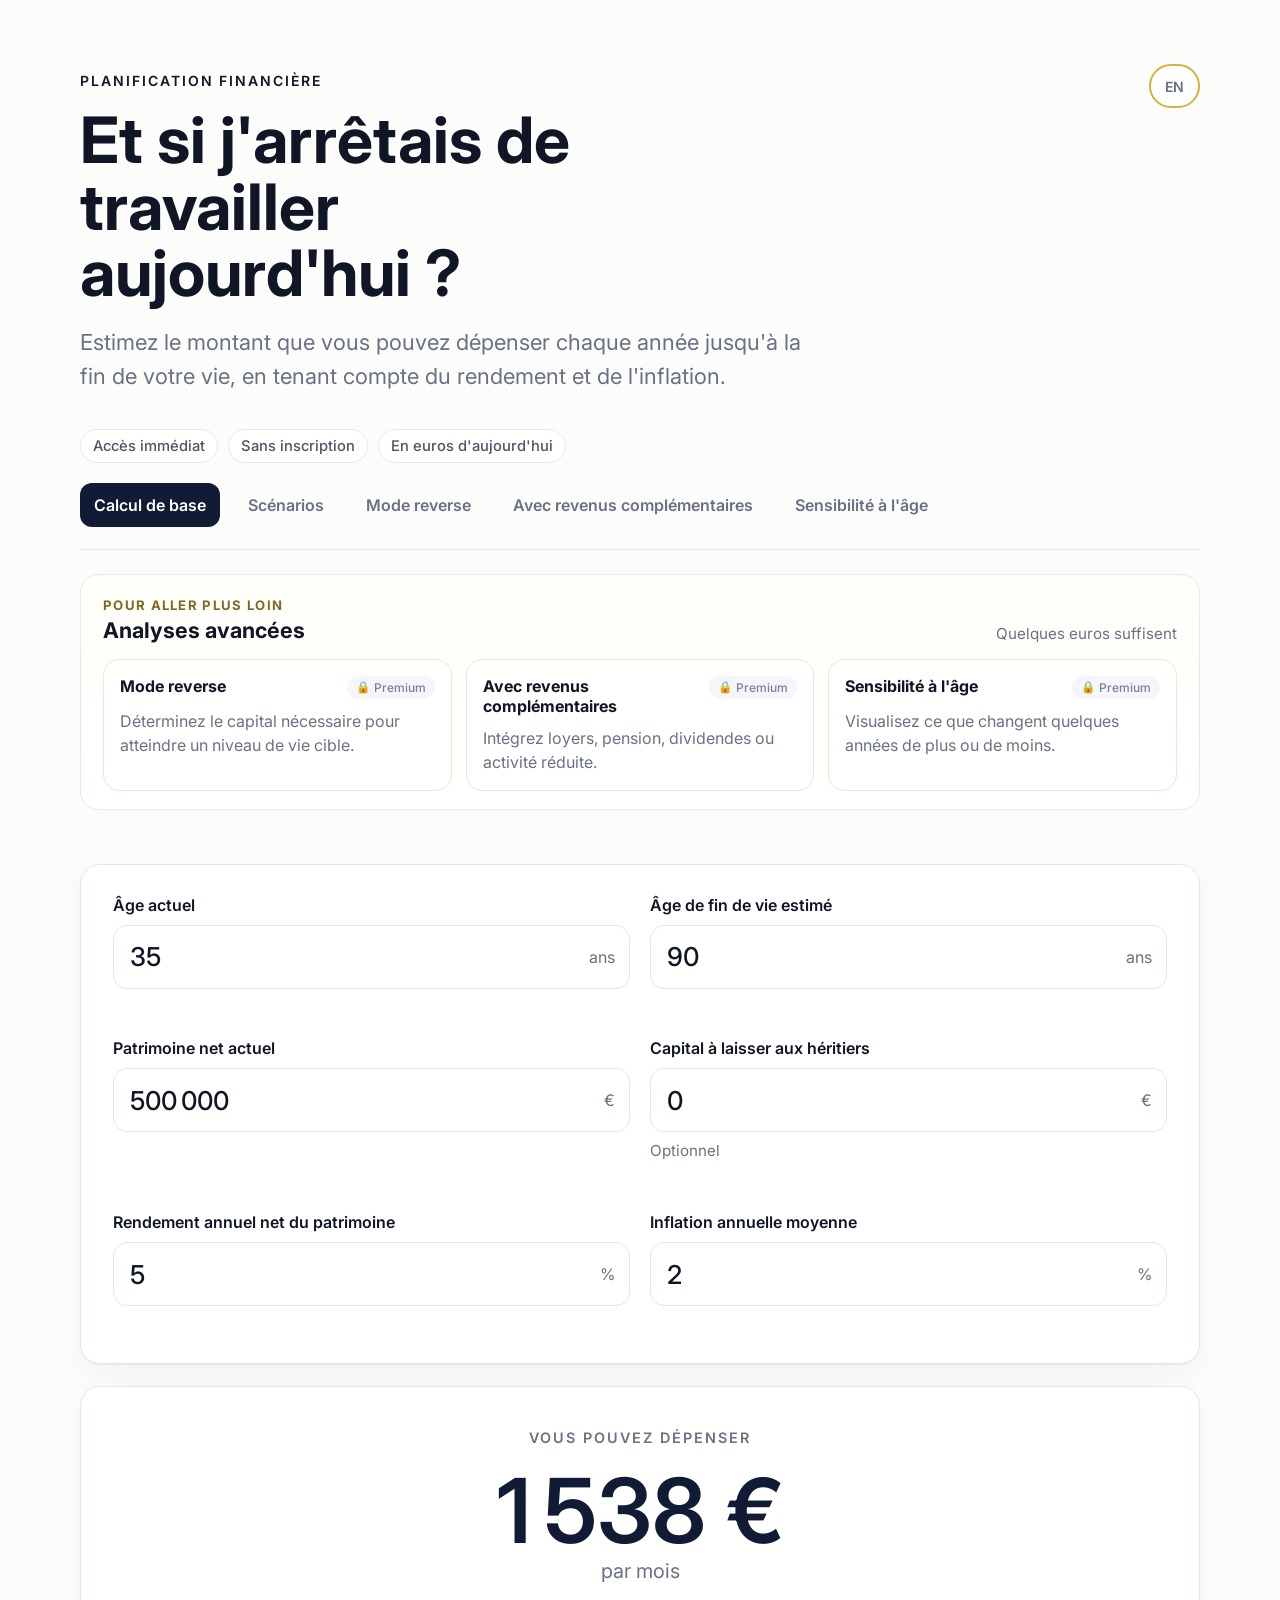
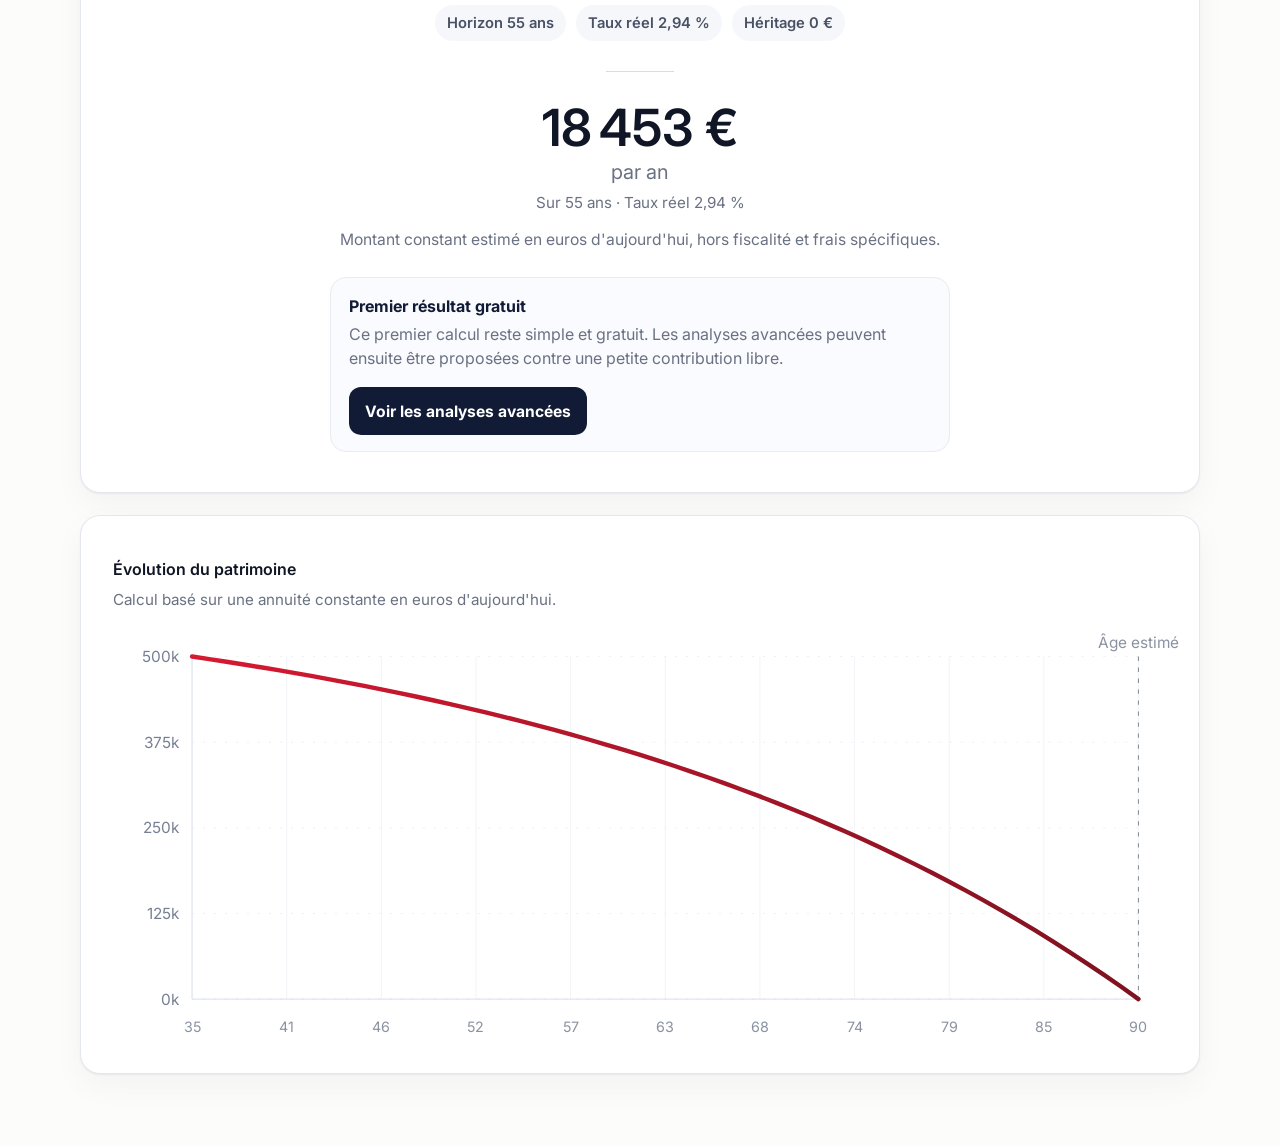
==== index.html @ 34d42d26 "Add files via upload Initial version of financial planning site" ====
<!DOCTYPE html>
<html lang="fr">
  <head>
    <meta charset="UTF-8" />
    <meta name="viewport" content="width=device-width, initial-scale=1.0" />
    <title>Et si j'arrêtais de travailler aujourd'hui ?</title>
    <meta
      name="description"
      content="Estimateur simple de dépense annuelle et mensuelle à partir de votre patrimoine, de votre horizon de vie et d'un taux réel."
    />
    <link rel="preconnect" href="https://fonts.googleapis.com" />
    <link rel="preconnect" href="https://fonts.gstatic.com" crossorigin />
    <link
      href="https://fonts.googleapis.com/css2?family=Inter:wght@400;500;600;700&display=swap"
      rel="stylesheet"
    />
    <link rel="stylesheet" href="./styles.css" />
  </head>
  <body>
    <main class="app-shell">
      <header class="hero">
        <button
          class="language-switch"
          id="language-switch"
          type="button"
          aria-label="Toggle language"
        >
          EN
        </button>

        <p class="eyebrow" data-i18n="hero.eyebrow">Planification financière</p>
        <h1 class="hero-title" data-i18n="hero.title">
          Et si j'arrêtais de travailler aujourd'hui ?
        </h1>
        <p class="hero-copy" data-i18n="hero.subtitle">
          Estimez le montant que vous pouvez dépenser chaque année jusqu'à la fin
          de votre vie, en tenant compte du rendement et de l'inflation.
        </p>

        <div class="hero-meta">
          <span class="hero-badge" data-i18n="hero.badges.instant">Accès immédiat</span>
          <span class="hero-badge" data-i18n="hero.badges.nosignup">Sans inscription</span>
          <span class="hero-badge" data-i18n="hero.badges.todayEuros">En euros d'aujourd'hui</span>
        </div>

        <div class="tabs" role="tablist" aria-label="Modes de calcul">
          <button
            class="tab-button is-active"
            type="button"
            id="tab-basic"
            data-tab="basic"
            role="tab"
            aria-selected="true"
          >
            <span data-i18n="tabs.basic">Calcul de base</span>
          </button>
          <button
            class="tab-button"
            type="button"
            id="tab-scenarios"
            data-tab="scenarios"
            role="tab"
            aria-selected="false"
          >
            <span data-i18n="tabs.scenarios">Scénarios</span>
            <span class="premium-pill premium-lock-badge" data-i18n="tabs.premium">Premium</span>
          </button>
          <button
            class="tab-button"
            type="button"
            data-tab="reverse"
            role="tab"
            aria-selected="false"
          >
            <span data-i18n="tabs.reverse">Mode reverse</span>
            <span class="premium-pill premium-lock-badge" data-i18n="tabs.premium">Premium</span>
          </button>
          <button
            class="tab-button"
            type="button"
            data-tab="income"
            role="tab"
            aria-selected="false"
          >
            <span data-i18n="tabs.extraIncome">Avec revenus complémentaires</span>
            <span class="premium-pill premium-lock-badge" data-i18n="tabs.premium">Premium</span>
          </button>
          <button
            class="tab-button"
            type="button"
            data-tab="sensitivity"
            role="tab"
            aria-selected="false"
          >
            <span data-i18n="tabs.ageSensitivity">Sensibilité à l'âge</span>
            <span class="premium-pill premium-lock-badge" data-i18n="tabs.premium">Premium</span>
          </button>
        </div>

        <section class="premium-preview" id="premium-preview" aria-labelledby="premium-title">
          <div class="premium-preview-head">
            <div>
              <p class="premium-kicker" data-i18n="premium.kicker">Pour aller plus loin</p>
              <h2 id="premium-title" data-i18n="premium.title">Analyses avancées</h2>
            </div>
            <span class="premium-caption" data-i18n="premium.caption"
              >Contribution libre possible</span
            >
          </div>

          <div class="premium-grid">
            <article class="premium-card">
              <div class="premium-card-top">
                <h3 data-i18n="tabs.reverse">Mode reverse</h3>
                <span class="premium-pill" data-i18n="tabs.premium">Premium</span>
              </div>
              <p data-i18n="premium.items.reverse">
                Déterminez le capital nécessaire pour atteindre un niveau de vie cible.
              </p>
            </article>

            <article class="premium-card">
              <div class="premium-card-top">
                <h3 data-i18n="tabs.extraIncome">Avec revenus complémentaires</h3>
                <span class="premium-pill" data-i18n="tabs.premium">Premium</span>
              </div>
              <p data-i18n="premium.items.extraIncome">
                Intégrez loyers, pension, dividendes ou activité réduite.
              </p>
            </article>

            <article class="premium-card">
              <div class="premium-card-top">
                <h3 data-i18n="tabs.ageSensitivity">Sensibilité à l'âge</h3>
                <span class="premium-pill" data-i18n="tabs.premium">Premium</span>
              </div>
              <p data-i18n="premium.items.ageSensitivity">
                Visualisez ce que changent quelques années de plus ou de moins.
              </p>
            </article>
          </div>
        </section>
      </header>

      <section class="panel panel-form" data-panel="basic">
        <form id="planner-form" novalidate>
          <div class="form-grid">
            <div class="field">
              <label for="current-age" data-i18n="fields.currentAge.label">Âge actuel</label>
              <div class="input-shell">
                <input
                  id="current-age"
                  name="currentAge"
                  type="number"
                  inputmode="numeric"
                  min="18"
                  max="110"
                  step="1"
                  value="35"
                  aria-describedby="current-age-error"
                />
                <span class="input-suffix" data-i18n="fields.currentAge.suffix">ans</span>
              </div>
              <p class="error-message" id="current-age-error"></p>
            </div>

            <div class="field">
              <label for="end-age" data-i18n="fields.endAge.label"
                >Âge de fin de vie estimé</label
              >
              <div class="input-shell">
                <input
                  id="end-age"
                  name="endAge"
                  type="number"
                  inputmode="numeric"
                  min="19"
                  max="120"
                  step="1"
                  value="90"
                  aria-describedby="end-age-error"
                />
                <span class="input-suffix" data-i18n="fields.endAge.suffix">ans</span>
              </div>
              <p class="error-message" id="end-age-error"></p>
            </div>

            <div class="field">
              <label for="net-worth" data-i18n="fields.netWorth.label"
                >Patrimoine net actuel</label
              >
              <div class="input-shell">
                <input
                  id="net-worth"
                  name="netWorth"
                  type="text"
                  inputmode="numeric"
                  value="500 000"
                  aria-describedby="net-worth-error"
                />
                <span class="input-suffix">€</span>
              </div>
              <p class="error-message" id="net-worth-error"></p>
            </div>

            <div class="field">
              <label for="bequest" data-i18n="fields.bequest.label"
                >Capital à laisser aux héritiers</label
              >
              <div class="input-shell">
                <input
                  id="bequest"
                  name="bequest"
                  type="text"
                  inputmode="numeric"
                  value="0"
                  aria-describedby="bequest-help bequest-error"
                />
                <span class="input-suffix">€</span>
              </div>
              <p class="field-help" id="bequest-help" data-i18n="fields.bequest.help">
                Optionnel
              </p>
              <p class="error-message" id="bequest-error"></p>
            </div>

            <div class="field">
              <label for="return-rate" data-i18n="fields.returnRate.label"
                >Rendement annuel net du patrimoine</label
              >
              <div class="input-shell">
                <input
                  id="return-rate"
                  name="returnRate"
                  type="number"
                  inputmode="decimal"
                  min="-20"
                  max="30"
                  step="0.1"
                  value="5"
                  aria-describedby="return-rate-error"
                />
                <span class="input-suffix">%</span>
              </div>
              <p class="error-message" id="return-rate-error"></p>
            </div>

            <div class="field">
              <label for="inflation-rate" data-i18n="fields.inflation.label"
                >Inflation annuelle moyenne</label
              >
              <div class="input-shell">
                <input
                  id="inflation-rate"
                  name="inflationRate"
                  type="number"
                  inputmode="decimal"
                  min="-10"
                  max="20"
                  step="0.1"
                  value="2"
                  aria-describedby="inflation-rate-error"
                />
                <span class="input-suffix">%</span>
              </div>
              <p class="error-message" id="inflation-rate-error"></p>
            </div>
          </div>
        </form>
      </section>

      <section class="panel panel-unlock hidden" data-panel="unlock" id="payment-section">
        <div class="unlock-header">
          <div>
            <p class="premium-kicker" data-i18n="unlock.kicker">Débloquer l'analyse avancée</p>
            <h2 data-i18n="unlock.title">Aller plus loin que le calcul de base</h2>
            <p data-i18n="unlock.subtitle">
              Pour quelques euros, l'internaute obtient une vision plus utile pour
              décider sereinement.
            </p>
          </div>
          <div class="unlock-trust">
            <span class="unlock-trust-pill" data-i18n="unlock.trust.instant">Accès immédiat</span>
            <span class="unlock-trust-pill" data-i18n="unlock.trust.onetime">Paiement unique</span>
            <span class="unlock-trust-pill" data-i18n="unlock.trust.nosub">Pas d'abonnement</span>
          </div>
        </div>

        <div class="beta-banner hidden" id="beta-banner">
          <strong data-i18n="beta.bannerTitle">Mode bêta actif.</strong>
          <span data-i18n="beta.bannerCopy"
            >Les options premium sont actuellement accessibles gratuitement pour les
            tests.</span
          >
          <button class="beta-banner-button" id="beta-unlock-button" type="button" data-i18n="beta.bannerCta">
            Ouvrir les analyses premium
          </button>
        </div>

        <div class="unlock-preview-grid">
          <article class="unlock-preview-card">
            <h3 data-i18n="unlock.preview.scenarios.title">Scénarios personnalisés</h3>
            <p data-i18n="unlock.preview.scenarios.copy">
              Voir immédiatement l'effet d'une inflation plus haute ou d'une vie
              plus longue.
            </p>
          </article>
          <article class="unlock-preview-card">
            <h3 data-i18n="unlock.preview.income.title">Revenus complémentaires</h3>
            <p data-i18n="unlock.preview.income.copy">
              Ajouter pension, loyers, dividendes ou activité réduite.
            </p>
          </article>
          <article class="unlock-preview-card">
            <h3 data-i18n="unlock.preview.reverse.title">Capital cible</h3>
            <p data-i18n="unlock.preview.reverse.copy">
              Partir d'un niveau de vie souhaité pour remonter au patrimoine
              nécessaire.
            </p>
          </article>
        </div>

        <div class="pricing-grid">
          <article class="price-card">
            <p class="price-label" data-i18n="pricing.light.label">Découverte</p>
            <p class="price-amount">3 €</p>
            <p class="price-copy" data-i18n="pricing.light.copy">
              Idéal pour explorer les scénarios avancés une première fois.
            </p>
            <button class="price-button" type="button" data-payment-tier="light">
              <span data-i18n="pricing.light.cta">Débloquer pour 3 €</span>
            </button>
          </article>

          <article class="price-card price-card-featured">
            <p class="price-label" data-i18n="pricing.standard.label">Le plus simple</p>
            <p class="price-amount">5 €</p>
            <p class="price-copy" data-i18n="pricing.standard.copy">
              Le montant le plus naturel pour remercier l'outil et tout débloquer.
            </p>
            <button class="price-button" type="button" data-payment-tier="standard">
              <span data-i18n="pricing.standard.cta">Contribuer 5 €</span>
            </button>
          </article>

          <article class="price-card">
            <p class="price-label" data-i18n="pricing.generous.label">Soutien</p>
            <p class="price-amount">9 €</p>
            <p class="price-copy" data-i18n="pricing.generous.copy">
              Pour les utilisateurs qui veulent encourager le projet davantage.
            </p>
            <button class="price-button" type="button" data-payment-tier="generous">
              <span data-i18n="pricing.generous.cta">Soutenir à 9 €</span>
            </button>
          </article>
        </div>

        <p class="payment-note" data-i18n="pricing.note">
          Ces boutons sont prêts à être reliés à Stripe, Lemon Squeezy, Paddle ou
          Ko-fi.
        </p>
        <div class="promo-box">
          <label class="promo-label" for="promo-code" data-i18n="promo.label">Code d'accès bêta</label>
          <div class="promo-row">
            <input
              class="promo-input"
              id="promo-code"
              type="text"
              inputmode="text"
              autocomplete="off"
              spellcheck="false"
              placeholder="GRATUIT"
            />
            <button class="promo-button" id="promo-submit" type="button" data-i18n="promo.cta">
              Valider
            </button>
          </div>
          <p class="promo-help" data-i18n="promo.help">
            Pour les premières versions, vous pouvez débloquer gratuitement les
            options premium avec le code GRATUIT.
          </p>
        </div>
        <p class="payment-status" id="payment-status" aria-live="polite"></p>
      </section>

      <section class="panel panel-premium hidden" data-panel="scenarios">
        <div class="panel-head">
          <div>
            <p class="panel-kicker" data-i18n="scenario.kicker">Analyse premium</p>
            <h2 data-i18n="scenario.title">Scénarios</h2>
            <p data-i18n="scenario.subtitle">
              Comparez l'impact d'une inflation plus forte ou d'une espérance de
              vie plus longue en conservant votre rendement inchangé.
            </p>
          </div>
        </div>
        <div class="scenario-grid" id="scenario-grid"></div>
      </section>

      <section class="panel panel-premium hidden" data-panel="reverse">
        <div class="panel-head">
          <div>
            <p class="panel-kicker" data-i18n="reverse.kicker">Analyse premium</p>
            <h2 data-i18n="reverse.title">Mode reverse</h2>
            <p data-i18n="reverse.subtitle">
              Partez d'un niveau de dépense mensuel cible pour estimer le
              patrimoine net nécessaire.
            </p>
          </div>
        </div>
        <div class="premium-tool-grid">
          <div class="field">
            <label for="target-monthly" data-i18n="reverse.input">Dépense mensuelle visée</label>
            <div class="input-shell">
              <input id="target-monthly" type="text" inputmode="numeric" value="2 000" />
              <span class="input-suffix">€</span>
            </div>
          </div>
          <div class="premium-summary-card">
            <p class="premium-summary-label" data-i18n="reverse.output">Patrimoine estimé nécessaire</p>
            <p class="premium-summary-value" id="reverse-required-capital">—</p>
            <p class="premium-summary-note" id="reverse-summary-note"></p>
          </div>
        </div>
      </section>

      <section class="panel panel-premium hidden" data-panel="income">
        <div class="panel-head">
          <div>
            <p class="panel-kicker" data-i18n="income.kicker">Analyse premium</p>
            <h2 data-i18n="income.title">Avec revenus complémentaires</h2>
            <p data-i18n="income.subtitle">
              Ajoutez des revenus externes pour voir votre marge de dépense totale.
            </p>
          </div>
        </div>
        <div class="premium-tool-grid">
          <div class="field">
            <label for="extra-income" data-i18n="income.input">Revenus complémentaires mensuels</label>
            <div class="input-shell">
              <input id="extra-income" type="text" inputmode="numeric" value="500" />
              <span class="input-suffix">€</span>
            </div>
          </div>
          <div class="premium-summary-card">
            <p class="premium-summary-label" data-i18n="income.output">Dépense mensuelle totale possible</p>
            <p class="premium-summary-value" id="income-total-monthly">—</p>
            <p class="premium-summary-note" id="income-summary-note"></p>
          </div>
        </div>
      </section>

      <section class="panel panel-premium hidden" data-panel="sensitivity">
        <div class="panel-head">
          <div>
            <p class="panel-kicker" data-i18n="sensitivity.kicker">Analyse premium</p>
            <h2 data-i18n="sensitivity.title">Sensibilité à l'âge</h2>
            <p data-i18n="sensitivity.subtitle">
              Visualisez rapidement l'effet d'un horizon de vie plus court ou plus long.
            </p>
          </div>
        </div>
        <div class="sensitivity-grid" id="sensitivity-grid"></div>
      </section>

      <section class="panel panel-results">
        <p class="result-label" data-i18n="results.prefix">Vous pouvez dépenser</p>
        <p class="result-primary" id="monthly-result">1 538 €</p>
        <p class="result-unit" data-i18n="results.perMonth">par mois</p>
        <div class="result-chips">
          <span class="result-chip" id="summary-years">55 ans</span>
          <span class="result-chip" id="summary-real-rate">Taux réel 2.94 %</span>
          <span class="result-chip" id="summary-bequest">Héritage 0 €</span>
        </div>
        <div class="result-divider" aria-hidden="true"></div>
        <p class="result-secondary" id="annual-result">18 453 €</p>
        <p class="result-unit" data-i18n="results.perYear">par an</p>
        <p class="result-meta" id="result-meta">Sur 55 ans · Taux réel 2.94 %</p>
        <p class="result-explainer" data-i18n="results.explainer">
          Montant constant estimé en euros d'aujourd'hui, hors fiscalité et frais
          spécifiques.
        </p>
        <div class="support-note">
          <p class="support-note-title" data-i18n="support.title">Utile ?</p>
          <p class="support-note-copy" data-i18n="support.copy">
            Les analyses avancées sont le bon endroit pour demander une petite
            contribution volontaire après ce premier résultat.
          </p>
          <button class="support-cta" id="unlock-cta" type="button" data-i18n="support.cta">
            Voir les analyses avancées
          </button>
        </div>
      </section>

      <section class="panel panel-chart">
        <div class="chart-header">
          <h2 data-i18n="chart.title">Évolution du patrimoine</h2>
          <p data-i18n="chart.note">
            Calcul basé sur une annuité constante en euros d'aujourd'hui.
          </p>
        </div>
        <svg
          id="wealth-chart"
          class="wealth-chart"
          viewBox="0 0 960 380"
          preserveAspectRatio="xMidYMid meet"
          role="img"
          aria-labelledby="chart-title chart-desc"
        >
          <title id="chart-title">Évolution du patrimoine</title>
          <desc id="chart-desc">
            Courbe de projection du patrimoine sur l'horizon de vie estimé.
          </desc>
        </svg>
      </section>
    </main>

    <script src="./site-config.js"></script>
    <script src="./script.js"></script>
  </body>
</html>
---- styles.css ----
:root {
  color-scheme: light;
  --bg: #fcfcfb;
  --surface: #ffffff;
  --surface-muted: #f6f7f9;
  --text: #101625;
  --muted: #697183;
  --line: #e4e7ee;
  --accent: #111b36;
  --accent-soft: #f5cc59;
  --danger: #cc4455;
  --shadow: 0 1px 2px rgba(16, 22, 37, 0.06), 0 12px 32px rgba(16, 22, 37, 0.04);
  font-family: "Inter", system-ui, sans-serif;
}

* {
  box-sizing: border-box;
}

html,
body {
  margin: 0;
  min-height: 100%;
  background: var(--bg);
  color: var(--text);
}

body {
  font-family: inherit;
}

button,
input {
  font: inherit;
}

.app-shell {
  width: min(1120px, calc(100vw - 32px));
  margin: 0 auto;
  padding: 64px 0 72px;
}

.hero {
  position: relative;
  padding: 8px 0 32px;
}

.language-switch {
  position: absolute;
  top: 0;
  right: 0;
  height: 44px;
  min-width: 44px;
  padding: 0 14px;
  border: 2px solid #d5b13d;
  border-radius: 999px;
  background: rgba(255, 255, 255, 0.96);
  color: #667085;
  font-size: 0.875rem;
  font-weight: 600;
  cursor: pointer;
  transition: transform 160ms ease, box-shadow 160ms ease;
}

.language-switch:hover {
  transform: translateY(-1px);
  box-shadow: 0 6px 18px rgba(213, 177, 61, 0.2);
}

.language-switch:focus-visible,
.tab-button:focus-visible,
input:focus-visible {
  outline: 3px solid rgba(213, 177, 61, 0.35);
  outline-offset: 2px;
}

.eyebrow {
  margin: 0 0 18px;
  color: #101625;
  font-size: 0.875rem;
  font-weight: 600;
  letter-spacing: 0.14em;
  text-transform: uppercase;
}

.hero-title {
  margin: 0;
  max-width: 14ch;
  font-size: clamp(2.5rem, 5vw, 4.125rem);
  line-height: 1.04;
}

.hero-copy {
  margin: 18px 0 36px;
  max-width: 740px;
  color: var(--muted);
  font-size: 1.375rem;
  line-height: 1.55;
}

.hero-meta {
  display: flex;
  flex-wrap: wrap;
  gap: 10px;
  margin-bottom: 20px;
}

.hero-badge {
  display: inline-flex;
  align-items: center;
  min-height: 34px;
  padding: 0 12px;
  border: 1px solid #e6e8ef;
  border-radius: 999px;
  background: #ffffff;
  color: #4d5567;
  font-size: 0.92rem;
  font-weight: 500;
}

.tabs {
  display: flex;
  flex-wrap: wrap;
  gap: 14px;
  padding-bottom: 22px;
  border-bottom: 1px solid var(--line);
}

.tab-button {
  display: inline-flex;
  align-items: center;
  gap: 8px;
  min-height: 44px;
  padding: 0 14px;
  border: 0;
  border-radius: 12px;
  background: transparent;
  color: var(--muted);
  font-size: 1rem;
  font-weight: 600;
  cursor: pointer;
  transition: background 160ms ease, color 160ms ease;
}

.tab-button:hover:not(:disabled) {
  background: rgba(17, 27, 54, 0.06);
  color: var(--text);
}

.tab-button.is-active {
  background: var(--accent);
  color: #fff;
}

.tab-button.is-locked {
  cursor: not-allowed;
  opacity: 1;
}

.premium-pill {
  display: inline-flex;
  align-items: center;
  gap: 4px;
  padding: 4px 9px;
  border-radius: 999px;
  background: #f4f6fb;
  color: #7a8191;
  font-size: 0.75rem;
  font-weight: 500;
}

.premium-pill::before {
  content: "🔒";
  font-size: 0.72rem;
}

.tab-button.is-unlocked .premium-lock-badge,
.hidden {
  display: none;
}

.premium-preview {
  margin-top: 24px;
  padding: 22px 22px 18px;
  border: 1px solid #e6e8ef;
  border-radius: 18px;
  background: linear-gradient(180deg, #fffef9 0%, #ffffff 100%);
}

.premium-preview-head {
  display: flex;
  justify-content: space-between;
  gap: 16px;
  align-items: end;
  margin-bottom: 16px;
}

.premium-kicker {
  margin: 0 0 4px;
  color: #7f6a22;
  font-size: 0.82rem;
  font-weight: 700;
  letter-spacing: 0.1em;
  text-transform: uppercase;
}

.premium-preview-head h2 {
  margin: 0;
  font-size: 1.35rem;
}

.premium-caption {
  color: var(--muted);
  font-size: 0.95rem;
}

.premium-grid {
  display: grid;
  grid-template-columns: repeat(3, minmax(0, 1fr));
  gap: 14px;
}

.premium-card {
  padding: 16px;
  border: 1px solid #ece8d5;
  border-radius: 16px;
  background: rgba(255, 255, 255, 0.88);
}

.premium-card-top {
  display: flex;
  justify-content: space-between;
  gap: 10px;
  align-items: start;
  margin-bottom: 10px;
}

.premium-card h3 {
  margin: 0;
  font-size: 1rem;
}

.premium-card p {
  margin: 0;
  color: var(--muted);
  line-height: 1.5;
}

.panel {
  margin-top: 22px;
  border: 1px solid var(--line);
  border-radius: 20px;
  background: var(--surface);
  box-shadow: var(--shadow);
}

.panel-form {
  padding: 30px 32px;
}

.form-grid {
  display: grid;
  grid-template-columns: repeat(2, minmax(0, 1fr));
  gap: 22px 20px;
}

.field {
  min-width: 0;
}

.field label,
.scenario-header h2,
.chart-header h2 {
  display: block;
  margin-bottom: 10px;
  font-size: 1rem;
  font-weight: 600;
}

.input-shell {
  display: flex;
  align-items: center;
  height: 64px;
  padding: 0 14px;
  border: 1px solid var(--line);
  border-radius: 14px;
  background: var(--surface);
  transition: border-color 160ms ease, box-shadow 160ms ease;
}

.input-shell:focus-within {
  border-color: rgba(17, 27, 54, 0.3);
  box-shadow: 0 0 0 3px rgba(17, 27, 54, 0.08);
}

.input-shell-disabled {
  background: #f3f5f9;
  color: #8f97a7;
}

.input-shell input {
  width: 100%;
  height: 100%;
  border: 0;
  background: transparent;
  color: var(--text);
  font-size: 1.625rem;
  font-weight: 500;
  min-width: 0;
}

.input-shell-disabled input {
  color: #8f97a7;
  cursor: not-allowed;
}

.input-shell input:focus {
  outline: none;
}

.input-shell input::-webkit-outer-spin-button,
.input-shell input::-webkit-inner-spin-button {
  -webkit-appearance: none;
  margin: 0;
}

.input-shell input[type="number"] {
  -moz-appearance: textfield;
}

.input-suffix {
  color: var(--muted);
  font-size: 1rem;
  white-space: nowrap;
}

.field-help,
.scenario-header p,
.chart-header p,
.result-meta {
  margin: 8px 0 0;
  color: var(--muted);
  font-size: 0.95rem;
  line-height: 1.5;
}

.error-message {
  min-height: 1.2rem;
  margin: 8px 0 0;
  color: var(--danger);
  font-size: 0.9rem;
}

.has-error .input-shell {
  border-color: rgba(204, 68, 85, 0.55);
  box-shadow: 0 0 0 3px rgba(204, 68, 85, 0.08);
}

.panel-results {
  padding: 42px 24px 40px;
  text-align: center;
}

.panel-unlock {
  padding: 28px 30px 30px;
}

.panel-premium {
  padding: 28px 30px 30px;
}

.panel-head {
  margin-bottom: 22px;
}

.panel-kicker {
  margin: 0 0 6px;
  color: #7f6a22;
  font-size: 0.82rem;
  font-weight: 700;
  letter-spacing: 0.1em;
  text-transform: uppercase;
}

.unlock-header {
  display: flex;
  justify-content: space-between;
  gap: 20px;
  align-items: end;
}

.unlock-header h2 {
  margin: 0 0 10px;
  font-size: 1.6rem;
}

.unlock-header p:last-child {
  margin: 0;
}

.unlock-trust {
  display: flex;
  flex-wrap: wrap;
  justify-content: end;
  gap: 10px;
}

.unlock-trust-pill {
  display: inline-flex;
  align-items: center;
  min-height: 34px;
  padding: 0 12px;
  border-radius: 999px;
  background: #f5f7fb;
  color: #4c5567;
  font-size: 0.9rem;
  font-weight: 600;
}

.unlock-preview-grid,
.pricing-grid {
  display: grid;
  grid-template-columns: repeat(3, minmax(0, 1fr));
  gap: 16px;
}

.unlock-preview-grid {
  margin-top: 22px;
}

.unlock-preview-card {
  padding: 18px;
  border: 1px solid #e7ebf3;
  border-radius: 16px;
  background: #fbfcff;
}

.unlock-preview-card h3 {
  margin: 0 0 10px;
  font-size: 1.06rem;
}

.beta-banner {
  display: flex;
  align-items: center;
  justify-content: space-between;
  gap: 14px;
  margin-top: 18px;
  padding: 16px 18px;
  border: 1px solid #dde6f5;
  border-radius: 16px;
  background: #f7faff;
  color: #41506a;
  line-height: 1.5;
}

.beta-banner strong {
  color: var(--accent);
}

.beta-banner-button,
.promo-button {
  display: inline-flex;
  justify-content: center;
  align-items: center;
  min-height: 42px;
  padding: 0 14px;
  border: 0;
  border-radius: 12px;
  background: var(--accent);
  color: #fff;
  font-size: 0.94rem;
  font-weight: 700;
  cursor: pointer;
}

.unlock-preview-card p,
.price-copy,
.payment-note,
.payment-status {
  margin: 0;
  color: var(--muted);
  line-height: 1.55;
}

.pricing-grid {
  margin-top: 22px;
}

.price-card {
  display: flex;
  flex-direction: column;
  min-height: 100%;
  padding: 20px 18px 18px;
  border: 1px solid #e6e8ef;
  border-radius: 18px;
  background: #ffffff;
}

.price-card-featured {
  border-color: #d8b64a;
  box-shadow: 0 10px 24px rgba(216, 182, 74, 0.14);
}

.price-label {
  margin: 0 0 10px;
  color: #7b6640;
  font-size: 0.86rem;
  font-weight: 700;
  letter-spacing: 0.08em;
  text-transform: uppercase;
}

.price-amount {
  margin: 0;
  color: var(--accent);
  font-size: 2.4rem;
  font-weight: 700;
  line-height: 1;
}

.price-copy {
  margin-top: 12px;
  font-size: 0.98rem;
}

.price-button,
.support-cta {
  display: inline-flex;
  justify-content: center;
  align-items: center;
  min-height: 48px;
  padding: 0 16px;
  border: 0;
  border-radius: 12px;
  background: var(--accent);
  color: #ffffff;
  font-size: 0.98rem;
  font-weight: 700;
  cursor: pointer;
  transition: transform 160ms ease, box-shadow 160ms ease, opacity 160ms ease;
}

.price-button {
  margin-top: auto;
}

.price-button:hover,
.support-cta:hover {
  transform: translateY(-1px);
  box-shadow: 0 10px 18px rgba(17, 27, 54, 0.16);
}

.payment-note {
  margin-top: 16px;
  font-size: 0.94rem;
}

.promo-box {
  margin-top: 18px;
  padding: 18px;
  border: 1px solid #e6e8ef;
  border-radius: 16px;
  background: #fbfcff;
}

.promo-label {
  display: block;
  margin-bottom: 10px;
  font-weight: 600;
}

.promo-row {
  display: flex;
  gap: 10px;
}

.promo-input {
  flex: 1;
  min-height: 48px;
  padding: 0 14px;
  border: 1px solid var(--line);
  border-radius: 12px;
  background: #fff;
  color: var(--text);
  font-size: 1rem;
  font-weight: 500;
}

.promo-help {
  margin: 10px 0 0;
  color: var(--muted);
  line-height: 1.5;
}

.payment-status {
  min-height: 1.5rem;
  margin-top: 8px;
  font-size: 0.94rem;
  color: #7b6640;
}

.premium-tool-grid {
  display: grid;
  grid-template-columns: minmax(0, 1.1fr) minmax(280px, 0.9fr);
  gap: 18px;
  align-items: start;
}

.premium-summary-card {
  padding: 22px;
  border: 1px solid #e7ebf3;
  border-radius: 18px;
  background: linear-gradient(180deg, #ffffff 0%, #fbfcff 100%);
}

.premium-summary-label {
  margin: 0 0 10px;
  color: var(--muted);
  font-size: 0.9rem;
  font-weight: 700;
  letter-spacing: 0.08em;
  text-transform: uppercase;
}

.premium-summary-value {
  margin: 0;
  color: var(--accent);
  font-size: clamp(2.2rem, 6vw, 3.4rem);
  font-weight: 700;
  line-height: 1;
}

.premium-summary-note {
  margin: 12px 0 0;
  color: var(--muted);
  line-height: 1.5;
}

.result-label {
  margin: 0;
  color: var(--muted);
  font-size: 0.9rem;
  font-weight: 600;
  letter-spacing: 0.14em;
  text-transform: uppercase;
}

.result-primary {
  margin: 22px 0 6px;
  color: var(--accent);
  font-size: clamp(3.6rem, 10vw, 5.6rem);
  line-height: 0.95;
  font-weight: 600;
}

.result-secondary {
  margin: 0 0 6px;
  color: var(--text);
  font-size: clamp(2rem, 5vw, 3.2rem);
  line-height: 1;
  font-weight: 600;
}

.result-unit {
  margin: 0;
  color: var(--muted);
  font-size: 1.25rem;
}

.result-chips {
  display: flex;
  flex-wrap: wrap;
  justify-content: center;
  gap: 10px;
  margin: 22px auto 0;
}

.result-chip {
  display: inline-flex;
  align-items: center;
  min-height: 36px;
  padding: 0 12px;
  border-radius: 999px;
  background: #f5f7fb;
  color: #495164;
  font-size: 0.92rem;
  font-weight: 600;
}

.result-divider {
  width: 68px;
  height: 1px;
  margin: 30px auto 30px;
  background: #d8dde8;
}

.panel-chart {
  padding: 30px 32px 28px;
}

.chart-header {
  margin-bottom: 16px;
}

.result-explainer {
  max-width: 640px;
  margin: 14px auto 0;
  color: var(--muted);
  font-size: 0.98rem;
  line-height: 1.55;
}

.support-note {
  width: min(620px, 100%);
  margin: 24px auto 0;
  padding: 18px 18px 16px;
  border: 1px solid #e9ebf1;
  border-radius: 16px;
  background: #fafbfe;
  text-align: left;
}

.support-note-title {
  margin: 0 0 6px;
  color: var(--accent);
  font-size: 1rem;
  font-weight: 700;
}

.support-note-copy {
  margin: 0;
  color: var(--muted);
  line-height: 1.55;
}

.support-cta {
  margin-top: 16px;
}

.wealth-chart {
  display: block;
  width: 100%;
  aspect-ratio: 960 / 380;
  overflow: visible;
}

.scenario-grid,
.sensitivity-grid {
  display: grid;
  grid-template-columns: repeat(3, minmax(0, 1fr));
  gap: 16px;
  margin-top: 28px;
}

.scenario-card {
  border: 1px solid var(--line);
  border-radius: 16px;
  background: linear-gradient(180deg, #ffffff 0%, #fafbff 100%);
  padding: 18px;
}

.scenario-card h3 {
  margin: 0 0 8px;
  font-size: 1rem;
}

.scenario-card p {
  margin: 0;
  color: var(--muted);
  line-height: 1.45;
}

.scenario-value {
  margin: 16px 0 4px;
  color: var(--accent);
  font-size: 2rem;
  font-weight: 600;
}

.scenario-delta {
  margin-top: 14px;
  font-size: 0.92rem;
  font-weight: 600;
}

.scenario-delta.is-negative {
  color: var(--danger);
}

.scenario-delta.is-positive {
  color: #20705f;
}

.sensitivity-card {
  padding: 18px;
  border: 1px solid #e7ebf3;
  border-radius: 16px;
  background: linear-gradient(180deg, #ffffff 0%, #fbfcff 100%);
}

.sensitivity-card h3 {
  margin: 0 0 8px;
  font-size: 1rem;
}

.sensitivity-card-value {
  margin: 14px 0 4px;
  color: var(--accent);
  font-size: 2rem;
  font-weight: 700;
}

.page-fade {
  animation: page-fade 220ms ease;
}

@keyframes page-fade {
  from {
    opacity: 0;
    transform: translateY(4px);
  }

  to {
    opacity: 1;
    transform: translateY(0);
  }
}

@media (max-width: 860px) {
  .app-shell {
    width: min(100vw - 20px, 1120px);
    padding-top: 28px;
  }

  .hero {
    padding-top: 44px;
  }

  .hero-title {
    font-size: clamp(2.3rem, 8vw, 3.5rem);
  }

  .hero-copy {
    font-size: 1.06rem;
    margin-bottom: 28px;
  }

  .premium-preview-head,
  .premium-card-top,
  .unlock-header,
  .beta-banner {
    flex-direction: column;
    align-items: start;
  }

  .form-grid,
  .scenario-grid,
  .premium-grid,
  .unlock-preview-grid,
  .pricing-grid,
  .sensitivity-grid,
  .premium-tool-grid {
    grid-template-columns: 1fr;
  }

  .promo-row {
    flex-direction: column;
  }

  .panel-form,
  .panel-chart,
  .panel-unlock,
  .panel-premium {
    padding: 22px 18px;
  }

  .panel-results {
    padding: 28px 18px;
  }

  .input-shell {
    height: 58px;
  }

  .input-shell input {
    font-size: 1.3rem;
  }

  .result-primary {
    font-size: clamp(3rem, 16vw, 4.2rem);
  }

  .result-secondary {
    font-size: clamp(1.8rem, 9vw, 2.5rem);
  }
}
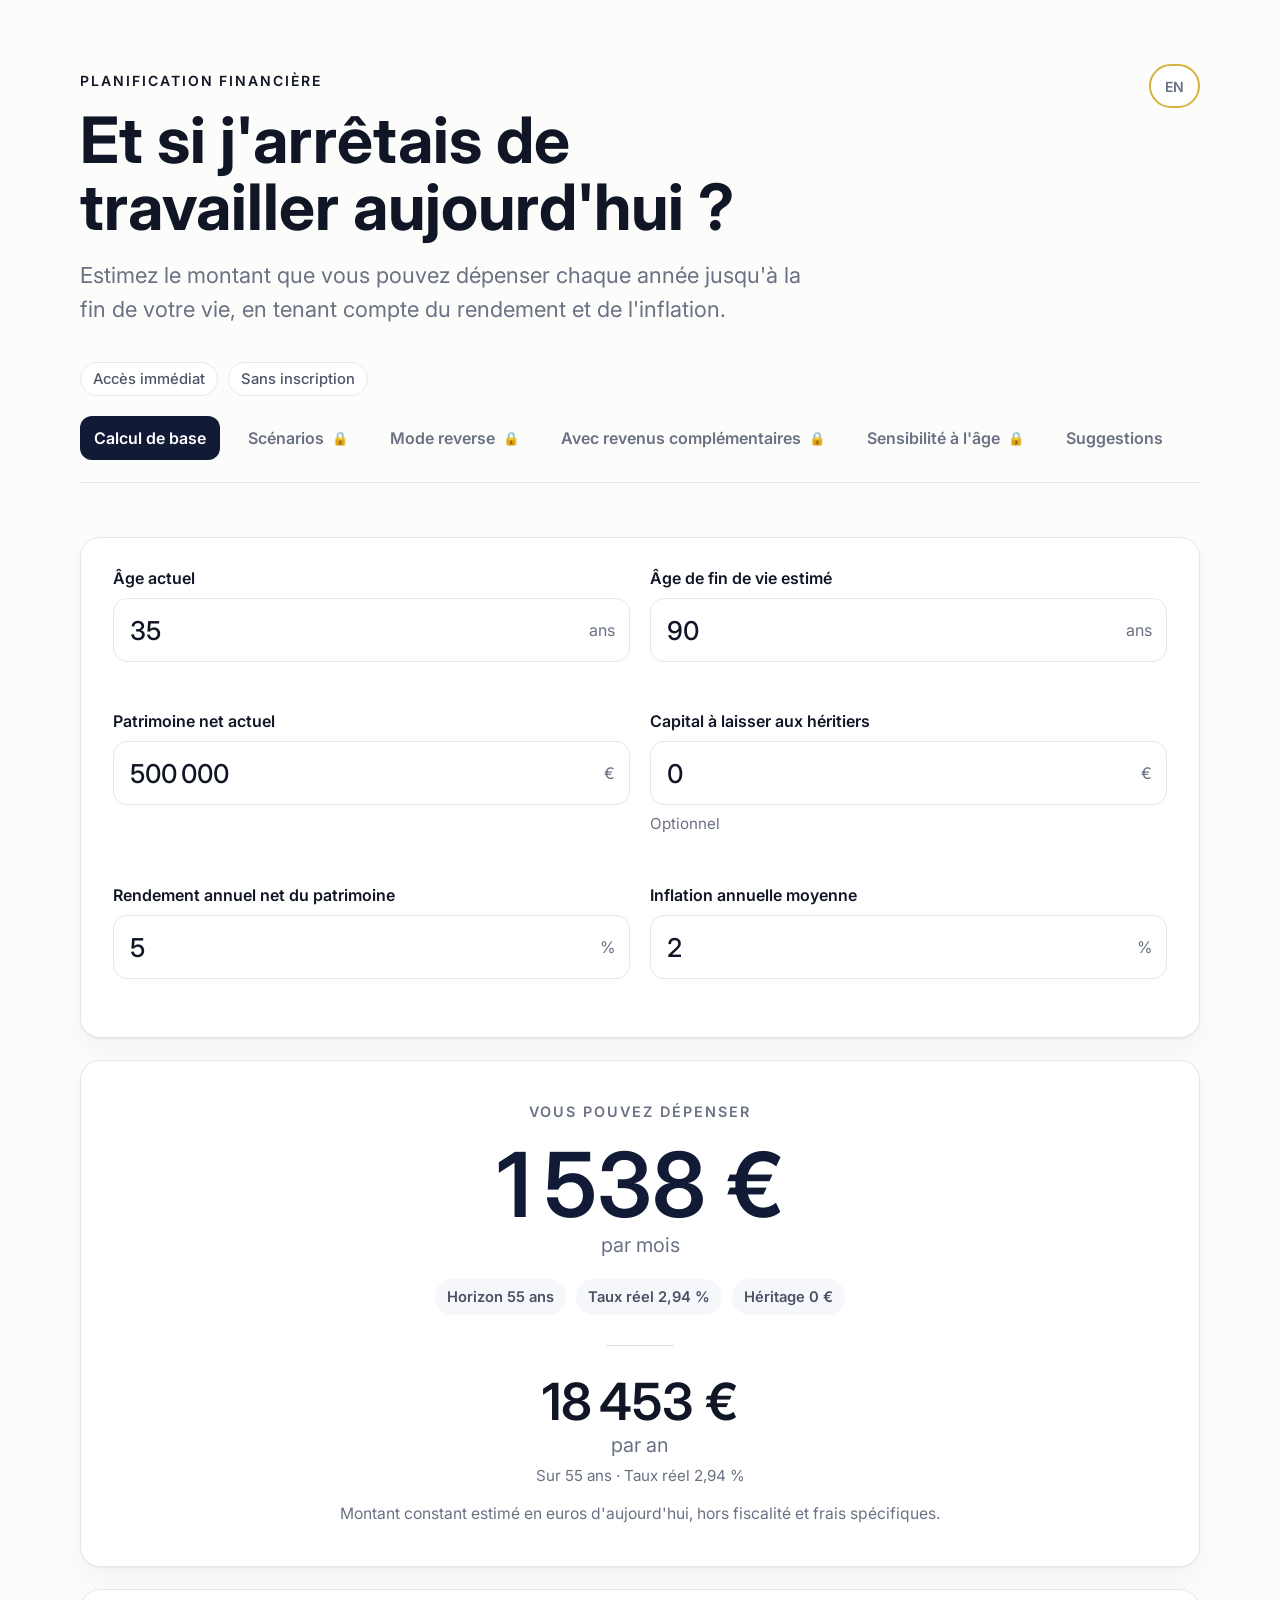
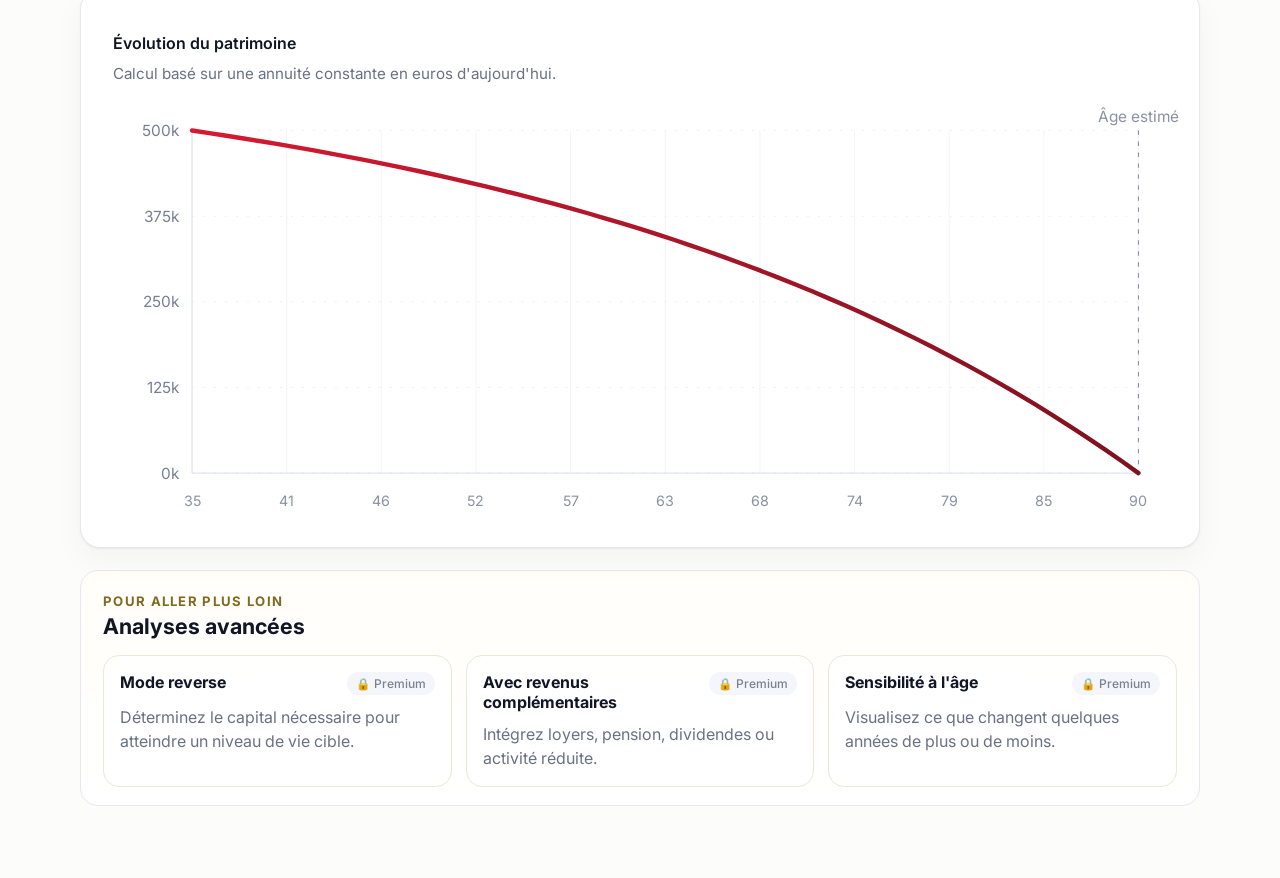
==== commit 0ace03ca: "Initial site version" ====
--- a/index.html
+++ b/index.html
@@ -40,7 +40,6 @@
         <div class="hero-meta">
           <span class="hero-badge" data-i18n="hero.badges.instant">Accès immédiat</span>
           <span class="hero-badge" data-i18n="hero.badges.nosignup">Sans inscription</span>
-          <span class="hero-badge" data-i18n="hero.badges.todayEuros">En euros d'aujourd'hui</span>
         </div>
 
         <div class="tabs" role="tablist" aria-label="Modes de calcul">
@@ -63,7 +62,7 @@
             aria-selected="false"
           >
             <span data-i18n="tabs.scenarios">Scénarios</span>
-            <span class="premium-pill premium-lock-badge" data-i18n="tabs.premium">Premium</span>
+            <span class="tab-lock-icon" aria-hidden="true">🔒</span>
           </button>
           <button
             class="tab-button"
@@ -73,7 +72,7 @@
             aria-selected="false"
           >
             <span data-i18n="tabs.reverse">Mode reverse</span>
-            <span class="premium-pill premium-lock-badge" data-i18n="tabs.premium">Premium</span>
+            <span class="tab-lock-icon" aria-hidden="true">🔒</span>
           </button>
           <button
             class="tab-button"
@@ -83,7 +82,7 @@
             aria-selected="false"
           >
             <span data-i18n="tabs.extraIncome">Avec revenus complémentaires</span>
-            <span class="premium-pill premium-lock-badge" data-i18n="tabs.premium">Premium</span>
+            <span class="tab-lock-icon" aria-hidden="true">🔒</span>
           </button>
           <button
             class="tab-button"
@@ -93,53 +92,18 @@
             aria-selected="false"
           >
             <span data-i18n="tabs.ageSensitivity">Sensibilité à l'âge</span>
-            <span class="premium-pill premium-lock-badge" data-i18n="tabs.premium">Premium</span>
+            <span class="tab-lock-icon" aria-hidden="true">🔒</span>
           </button>
-        </div>
-
-        <section class="premium-preview" id="premium-preview" aria-labelledby="premium-title">
-          <div class="premium-preview-head">
-            <div>
-              <p class="premium-kicker" data-i18n="premium.kicker">Pour aller plus loin</p>
-              <h2 id="premium-title" data-i18n="premium.title">Analyses avancées</h2>
-            </div>
-            <span class="premium-caption" data-i18n="premium.caption"
-              >Contribution libre possible</span
-            >
-          </div>
-
-          <div class="premium-grid">
-            <article class="premium-card">
-              <div class="premium-card-top">
-                <h3 data-i18n="tabs.reverse">Mode reverse</h3>
-                <span class="premium-pill" data-i18n="tabs.premium">Premium</span>
-              </div>
-              <p data-i18n="premium.items.reverse">
-                Déterminez le capital nécessaire pour atteindre un niveau de vie cible.
-              </p>
-            </article>
-
-            <article class="premium-card">
-              <div class="premium-card-top">
-                <h3 data-i18n="tabs.extraIncome">Avec revenus complémentaires</h3>
-                <span class="premium-pill" data-i18n="tabs.premium">Premium</span>
-              </div>
-              <p data-i18n="premium.items.extraIncome">
-                Intégrez loyers, pension, dividendes ou activité réduite.
-              </p>
-            </article>
-
-            <article class="premium-card">
-              <div class="premium-card-top">
-                <h3 data-i18n="tabs.ageSensitivity">Sensibilité à l'âge</h3>
-                <span class="premium-pill" data-i18n="tabs.premium">Premium</span>
-              </div>
-              <p data-i18n="premium.items.ageSensitivity">
-                Visualisez ce que changent quelques années de plus ou de moins.
-              </p>
-            </article>
-          </div>
-        </section>
+          <button
+            class="tab-button"
+            type="button"
+            data-tab="ideas"
+            role="tab"
+            aria-selected="false"
+          >
+            <span data-i18n="tabs.ideas">Suggestions</span>
+          </button>
+        </div>
       </header>
 
       <section class="panel panel-form" data-panel="basic">
@@ -420,6 +384,26 @@
             <p class="premium-summary-label" data-i18n="reverse.output">Patrimoine estimé nécessaire</p>
             <p class="premium-summary-value" id="reverse-required-capital">—</p>
             <p class="premium-summary-note" id="reverse-summary-note"></p>
+            <p class="premium-summary-extra" id="reverse-current-patrimony-note"></p>
+          </div>
+        </div>
+        <div class="embedded-chart-block">
+          <div class="chart-header">
+            <h3 data-i18n="reverse.chartTitle">Projection du patrimoine cible</h3>
+            <p data-i18n="reverse.chartNote">
+              Évolution du patrimoine nécessaire pour maintenir la dépense mensuelle visée.
+            </p>
+          </div>
+          <svg
+            id="reverse-chart"
+            class="wealth-chart"
+            viewBox="0 0 960 380"
+            preserveAspectRatio="xMidYMid meet"
+            role="img"
+          ></svg>
+          <div class="chart-tooltip hidden" id="reverse-chart-tooltip" aria-hidden="true">
+            <p class="chart-tooltip-label" id="reverse-chart-tooltip-age">Âge 35 ans</p>
+            <p class="chart-tooltip-value" id="reverse-chart-tooltip-worth">650 k€</p>
           </div>
         </div>
       </section>
@@ -448,6 +432,25 @@
             <p class="premium-summary-note" id="income-summary-note"></p>
           </div>
         </div>
+        <div class="embedded-chart-block">
+          <div class="chart-header">
+            <h3 data-i18n="income.chartTitle">Évolution du patrimoine avec revenus complémentaires</h3>
+            <p data-i18n="income.chartNote">
+              Projection du patrimoine si une partie du niveau de vie est couverte par des revenus externes.
+            </p>
+          </div>
+          <svg
+            id="income-chart"
+            class="wealth-chart"
+            viewBox="0 0 960 380"
+            preserveAspectRatio="xMidYMid meet"
+            role="img"
+          ></svg>
+          <div class="chart-tooltip hidden" id="income-chart-tooltip" aria-hidden="true">
+            <p class="chart-tooltip-label" id="income-chart-tooltip-age">Âge 35 ans</p>
+            <p class="chart-tooltip-value" id="income-chart-tooltip-worth">500 k€</p>
+          </div>
+        </div>
       </section>
 
       <section class="panel panel-premium hidden" data-panel="sensitivity">
@@ -463,7 +466,45 @@
         <div class="sensitivity-grid" id="sensitivity-grid"></div>
       </section>
 
-      <section class="panel panel-results">
+      <section class="panel panel-premium hidden" data-panel="ideas">
+        <div class="panel-head">
+          <div>
+            <p class="panel-kicker" data-i18n="ideas.kicker">Vos idées</p>
+            <h2 data-i18n="ideas.title">Suggérer un nouveau calcul</h2>
+            <p data-i18n="ideas.subtitle">
+              Dites-nous quelle analyse ou quel cas d'usage vous aimeriez voir ajouté.
+            </p>
+          </div>
+        </div>
+        <form class="ideas-form" id="ideas-form">
+          <div class="form-grid">
+            <div class="field">
+              <label for="idea-name" data-i18n="ideas.name">Votre nom</label>
+              <div class="input-shell">
+                <input id="idea-name" type="text" autocomplete="name" />
+              </div>
+            </div>
+            <div class="field">
+              <label for="idea-email" data-i18n="ideas.email">Votre email</label>
+              <div class="input-shell">
+                <input id="idea-email" type="email" inputmode="email" autocomplete="email" />
+              </div>
+            </div>
+          </div>
+          <div class="field">
+            <label for="idea-message" data-i18n="ideas.message">Votre suggestion</label>
+            <textarea id="idea-message" class="ideas-textarea"></textarea>
+          </div>
+          <div class="ideas-actions">
+            <button class="support-cta" id="ideas-submit" type="submit" data-i18n="ideas.cta">
+              Envoyer la suggestion
+            </button>
+            <p class="payment-status" id="ideas-status" aria-live="polite"></p>
+          </div>
+        </form>
+      </section>
+
+      <section class="panel panel-results" data-basic-only>
         <p class="result-label" data-i18n="results.prefix">Vous pouvez dépenser</p>
         <p class="result-primary" id="monthly-result">1 538 €</p>
         <p class="result-unit" data-i18n="results.perMonth">par mois</p>
@@ -480,19 +521,9 @@
           Montant constant estimé en euros d'aujourd'hui, hors fiscalité et frais
           spécifiques.
         </p>
-        <div class="support-note">
-          <p class="support-note-title" data-i18n="support.title">Utile ?</p>
-          <p class="support-note-copy" data-i18n="support.copy">
-            Les analyses avancées sont le bon endroit pour demander une petite
-            contribution volontaire après ce premier résultat.
-          </p>
-          <button class="support-cta" id="unlock-cta" type="button" data-i18n="support.cta">
-            Voir les analyses avancées
-          </button>
-        </div>
-      </section>
-
-      <section class="panel panel-chart">
+      </section>
+
+      <section class="panel panel-chart" data-basic-only>
         <div class="chart-header">
           <h2 data-i18n="chart.title">Évolution du patrimoine</h2>
           <p data-i18n="chart.note">
@@ -512,6 +543,56 @@
             Courbe de projection du patrimoine sur l'horizon de vie estimé.
           </desc>
         </svg>
+        <div class="chart-tooltip hidden" id="chart-tooltip" aria-hidden="true">
+          <p class="chart-tooltip-label" id="chart-tooltip-age">Âge 35 ans</p>
+          <p class="chart-tooltip-value" id="chart-tooltip-worth">500 k€</p>
+        </div>
+      </section>
+
+      <section
+        class="premium-preview"
+        id="premium-preview"
+        aria-labelledby="premium-title"
+        data-basic-only
+      >
+        <div class="premium-preview-head">
+          <div>
+            <p class="premium-kicker" data-i18n="premium.kicker">Pour aller plus loin</p>
+            <h2 id="premium-title" data-i18n="premium.title">Analyses avancées</h2>
+          </div>
+        </div>
+
+        <div class="premium-grid">
+          <article class="premium-card">
+            <div class="premium-card-top">
+              <h3 data-i18n="tabs.reverse">Mode reverse</h3>
+              <span class="premium-pill" data-i18n="tabs.premium">Premium</span>
+            </div>
+            <p data-i18n="premium.items.reverse">
+              Déterminez le capital nécessaire pour atteindre un niveau de vie cible.
+            </p>
+          </article>
+
+          <article class="premium-card">
+            <div class="premium-card-top">
+              <h3 data-i18n="tabs.extraIncome">Avec revenus complémentaires</h3>
+              <span class="premium-pill" data-i18n="tabs.premium">Premium</span>
+            </div>
+            <p data-i18n="premium.items.extraIncome">
+              Intégrez loyers, pension, dividendes ou activité réduite.
+            </p>
+          </article>
+
+          <article class="premium-card">
+            <div class="premium-card-top">
+              <h3 data-i18n="tabs.ageSensitivity">Sensibilité à l'âge</h3>
+              <span class="premium-pill" data-i18n="tabs.premium">Premium</span>
+            </div>
+            <p data-i18n="premium.items.ageSensitivity">
+              Visualisez ce que changent quelques années de plus ou de moins.
+            </p>
+          </article>
+        </div>
       </section>
     </main>
 
--- a/styles.css
+++ b/styles.css
@@ -85,9 +85,10 @@
 
 .hero-title {
   margin: 0;
-  max-width: 14ch;
+  max-width: 18ch;
   font-size: clamp(2.5rem, 5vw, 4.125rem);
   line-height: 1.04;
+  text-wrap: balance;
 }
 
 .hero-copy {
@@ -179,8 +180,16 @@
   display: none;
 }
 
+.tab-lock-icon {
+  display: inline-flex;
+  align-items: center;
+  justify-content: center;
+  font-size: 0.82rem;
+  line-height: 1;
+}
+
 .premium-preview {
-  margin-top: 24px;
+  margin-top: 22px;
   padding: 22px 22px 18px;
   border: 1px solid #e6e8ef;
   border-radius: 18px;
@@ -189,7 +198,6 @@
 
 .premium-preview-head {
   display: flex;
-  justify-content: space-between;
   gap: 16px;
   align-items: end;
   margin-bottom: 16px;
@@ -207,11 +215,6 @@
 .premium-preview-head h2 {
   margin: 0;
   font-size: 1.35rem;
-}
-
-.premium-caption {
-  color: var(--muted);
-  font-size: 0.95rem;
 }
 
 .premium-grid {
@@ -367,6 +370,15 @@
 
 .panel-premium {
   padding: 28px 30px 30px;
+}
+
+.embedded-chart-block {
+  position: relative;
+  margin-top: 22px;
+  padding: 22px;
+  border: 1px solid #e7ebf3;
+  border-radius: 18px;
+  background: #fbfcff;
 }
 
 .panel-head {
@@ -637,6 +649,13 @@
   line-height: 1.5;
 }
 
+.premium-summary-extra {
+  margin: 14px 0 0;
+  color: var(--accent);
+  font-weight: 600;
+  line-height: 1.5;
+}
+
 .result-label {
   margin: 0;
   color: var(--muted);
@@ -696,6 +715,7 @@
 }
 
 .panel-chart {
+  position: relative;
   padding: 30px 32px 28px;
 }
 
@@ -745,6 +765,37 @@
   overflow: visible;
 }
 
+.chart-tooltip {
+  position: absolute;
+  top: 0;
+  left: 0;
+  min-width: 124px;
+  padding: 10px 12px;
+  border: 1px solid #dbe1eb;
+  border-radius: 14px;
+  background: rgba(255, 255, 255, 0.97);
+  box-shadow: 0 10px 24px rgba(16, 22, 37, 0.12);
+  pointer-events: none;
+  transform: translate(-50%, calc(-100% - 14px));
+  z-index: 2;
+}
+
+.chart-tooltip-label {
+  margin: 0 0 4px;
+  color: var(--muted);
+  font-size: 0.82rem;
+  font-weight: 600;
+  letter-spacing: 0.04em;
+  text-transform: uppercase;
+}
+
+.chart-tooltip-value {
+  margin: 0;
+  color: var(--accent);
+  font-size: 1.05rem;
+  font-weight: 700;
+}
+
 .scenario-grid,
 .sensitivity-grid {
   display: grid;
@@ -771,6 +822,90 @@
   line-height: 1.45;
 }
 
+.scenario-control {
+  margin-bottom: 18px;
+  padding: 14px 14px 12px;
+  border: 1px solid #e7ebf3;
+  border-radius: 14px;
+  background: #f8faff;
+}
+
+.scenario-control-head {
+  display: flex;
+  justify-content: space-between;
+  gap: 10px;
+  align-items: center;
+  margin-bottom: 8px;
+  color: var(--muted);
+  font-size: 0.88rem;
+  font-weight: 600;
+}
+
+.scenario-control-value {
+  display: inline-flex;
+  align-items: center;
+  min-height: 30px;
+  padding: 0 10px;
+  border-radius: 999px;
+  background: #ffffff;
+  color: var(--accent);
+  box-shadow: inset 0 0 0 1px #dfe5ee;
+}
+
+.scenario-slider-shell {
+  position: relative;
+  padding-top: 2px;
+  padding-bottom: 24px;
+}
+
+.scenario-slider {
+  width: 100%;
+  margin: 0;
+  accent-color: #111b36;
+}
+
+.scenario-scale {
+  position: absolute;
+  right: 0;
+  bottom: 0;
+  left: 0;
+  height: 24px;
+  pointer-events: none;
+}
+
+.scenario-mark {
+  position: absolute;
+  bottom: 0;
+  transform: translateX(-50%);
+}
+
+.scenario-mark-line {
+  display: block;
+  width: 1px;
+  margin: 0 auto;
+  background: #cfd6e3;
+}
+
+.scenario-mark.is-major .scenario-mark-line {
+  height: 10px;
+  background: #98a3b8;
+}
+
+.scenario-mark.is-minor .scenario-mark-line {
+  height: 6px;
+}
+
+.scenario-mark-label {
+  position: absolute;
+  bottom: 12px;
+  left: 50%;
+  transform: translateX(-50%);
+  color: #7a8191;
+  font-size: 0.72rem;
+  font-weight: 600;
+  white-space: nowrap;
+}
+
 .scenario-value {
   margin: 16px 0 4px;
   color: var(--accent);
@@ -809,6 +944,36 @@
   color: var(--accent);
   font-size: 2rem;
   font-weight: 700;
+}
+
+.sensitivity-card-delta {
+  margin: 10px 0 0;
+  font-size: 0.94rem;
+  font-weight: 700;
+}
+
+.ideas-form {
+  display: grid;
+  gap: 18px;
+}
+
+.ideas-textarea {
+  width: 100%;
+  min-height: 160px;
+  padding: 14px 16px;
+  border: 1px solid var(--line);
+  border-radius: 14px;
+  background: #fff;
+  color: var(--text);
+  font: inherit;
+  line-height: 1.5;
+  resize: vertical;
+}
+
+.ideas-actions {
+  display: flex;
+  align-items: center;
+  gap: 16px;
 }
 
 .page-fade {
@@ -864,6 +1029,11 @@
     grid-template-columns: 1fr;
   }
 
+  .ideas-actions {
+    flex-direction: column;
+    align-items: start;
+  }
+
   .promo-row {
     flex-direction: column;
   }
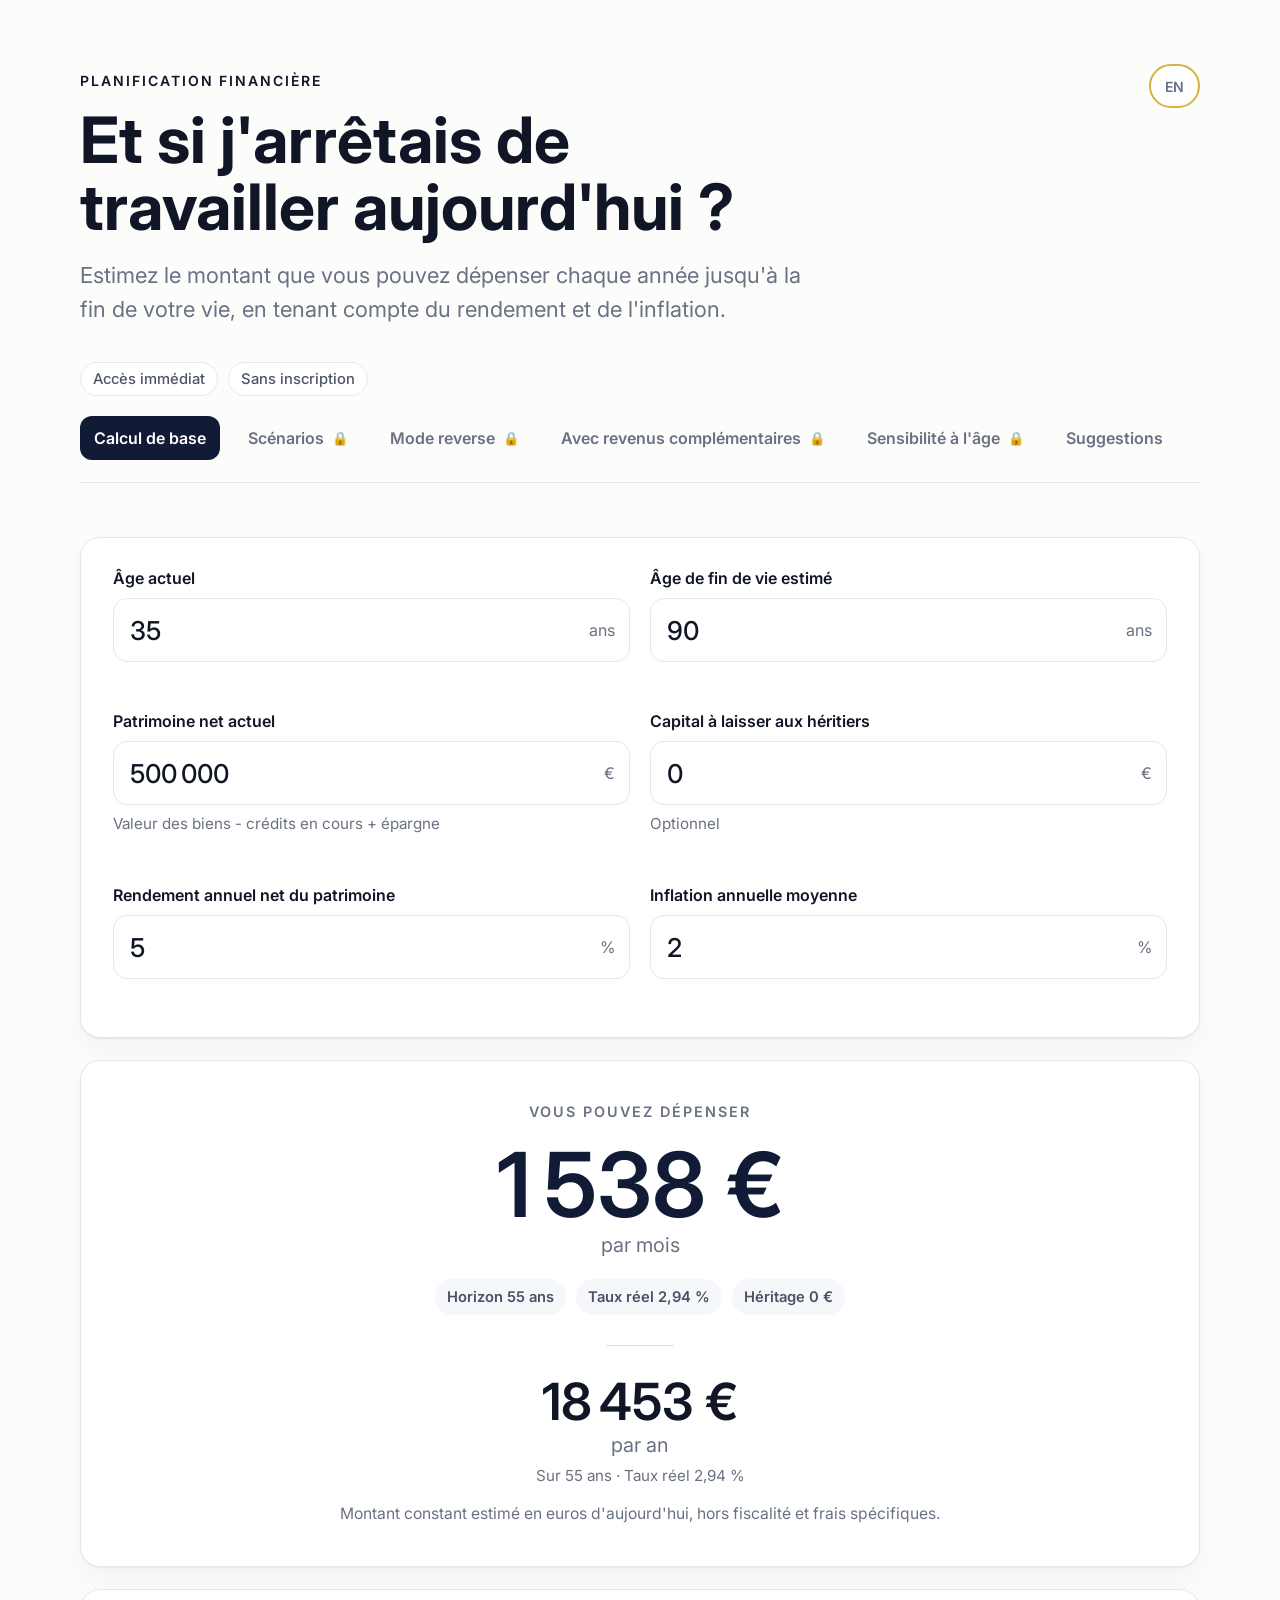
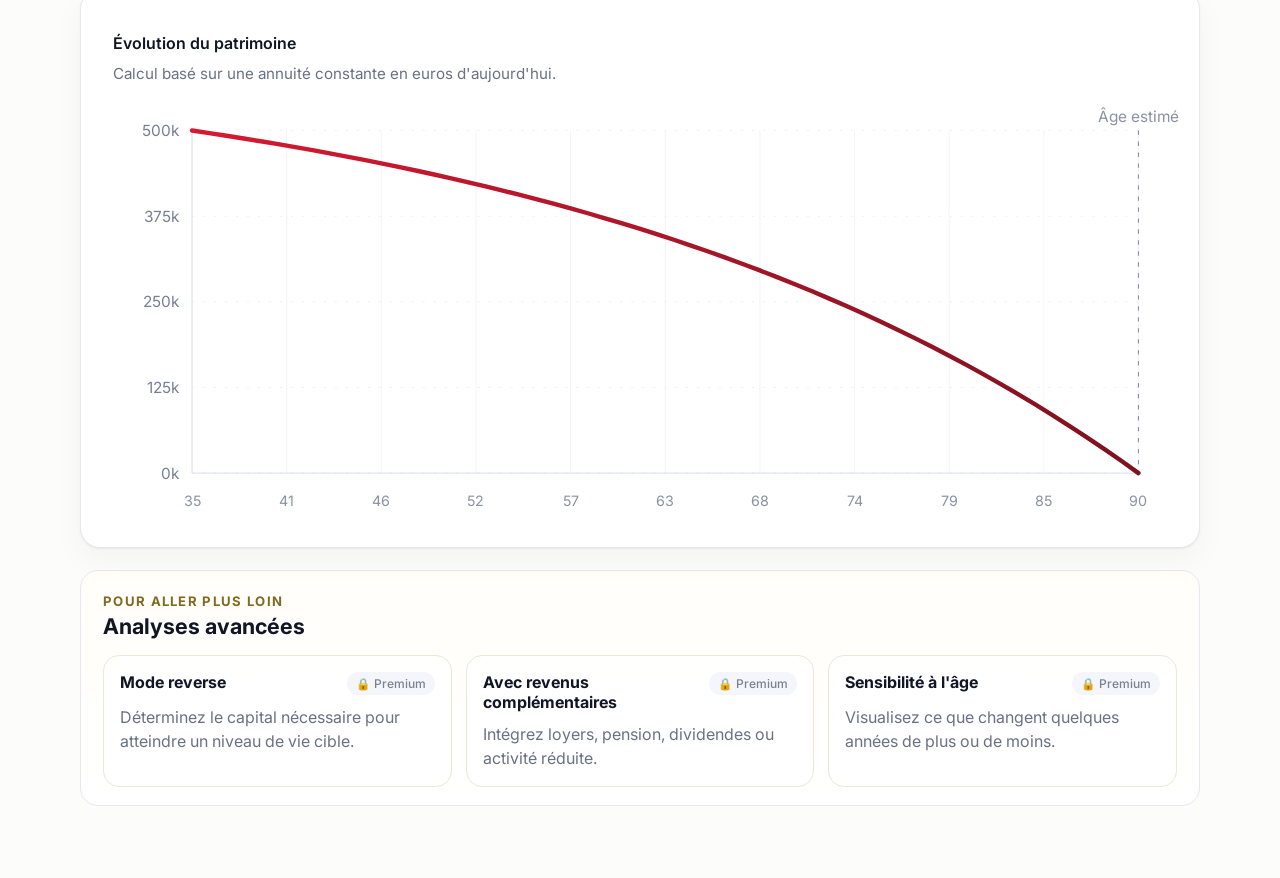
==== commit c6edda65: "Ajoute une aide sur le patrimoine net actuel" ====
--- a/index.html
+++ b/index.html
@@ -160,10 +160,13 @@
                   type="text"
                   inputmode="numeric"
                   value="500 000"
-                  aria-describedby="net-worth-error"
+                  aria-describedby="net-worth-help net-worth-error"
                 />
                 <span class="input-suffix">€</span>
               </div>
+              <p class="field-help" id="net-worth-help" data-i18n="fields.netWorth.help">
+                Valeur des biens - crédits en cours + épargne
+              </p>
               <p class="error-message" id="net-worth-error"></p>
             </div>
 
--- a/styles.css
+++ b/styles.css
@@ -614,12 +614,20 @@
 
 .premium-tool-grid {
   display: grid;
-  grid-template-columns: minmax(0, 1.1fr) minmax(280px, 0.9fr);
-  gap: 18px;
-  align-items: start;
+  grid-template-columns: repeat(2, minmax(0, 1fr));
+  gap: 22px;
+  align-items: stretch;
+}
+
+.premium-tool-grid .field,
+.premium-tool-grid .input-shell {
+  max-width: none;
 }
 
 .premium-summary-card {
+  display: flex;
+  flex-direction: column;
+  justify-content: center;
   padding: 22px;
   border: 1px solid #e7ebf3;
   border-radius: 18px;
@@ -638,7 +646,7 @@
 .premium-summary-value {
   margin: 0;
   color: var(--accent);
-  font-size: clamp(2.2rem, 6vw, 3.4rem);
+  font-size: clamp(2.8rem, 7vw, 4.5rem);
   font-weight: 700;
   line-height: 1;
 }
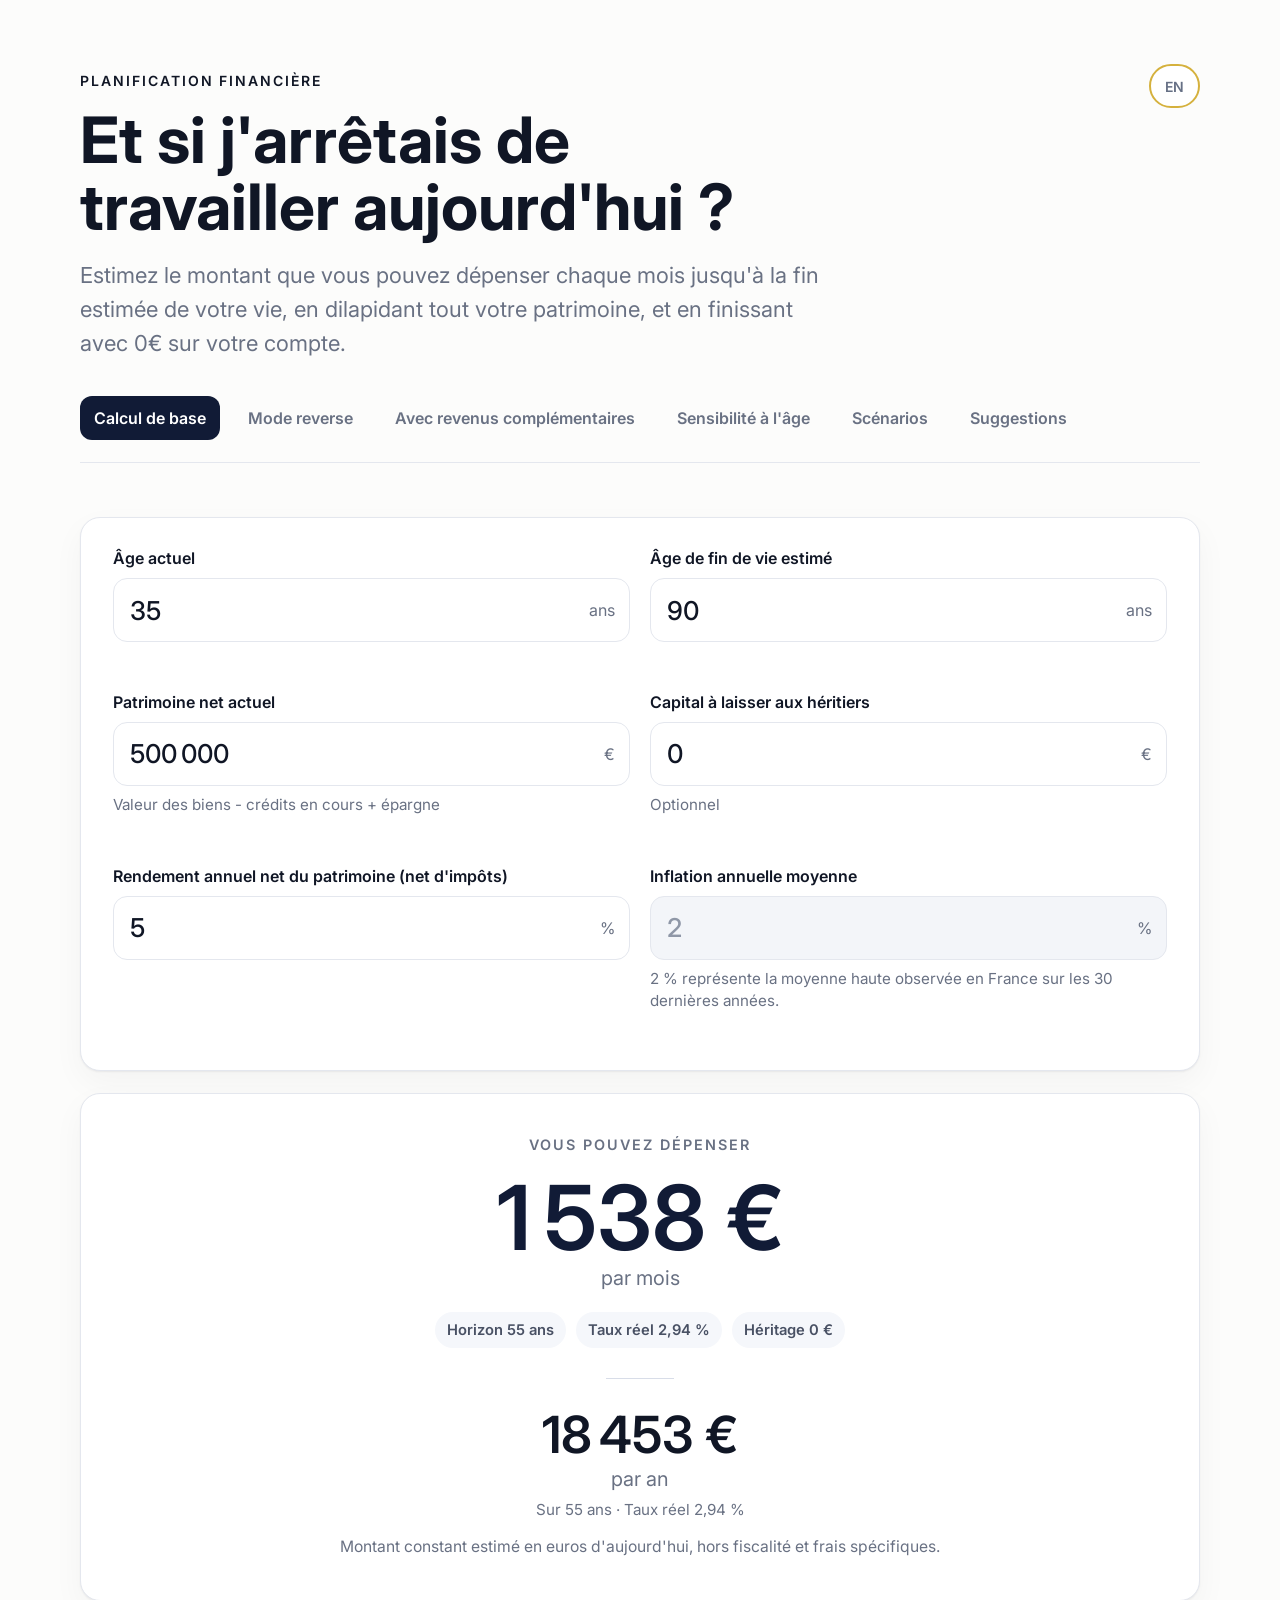
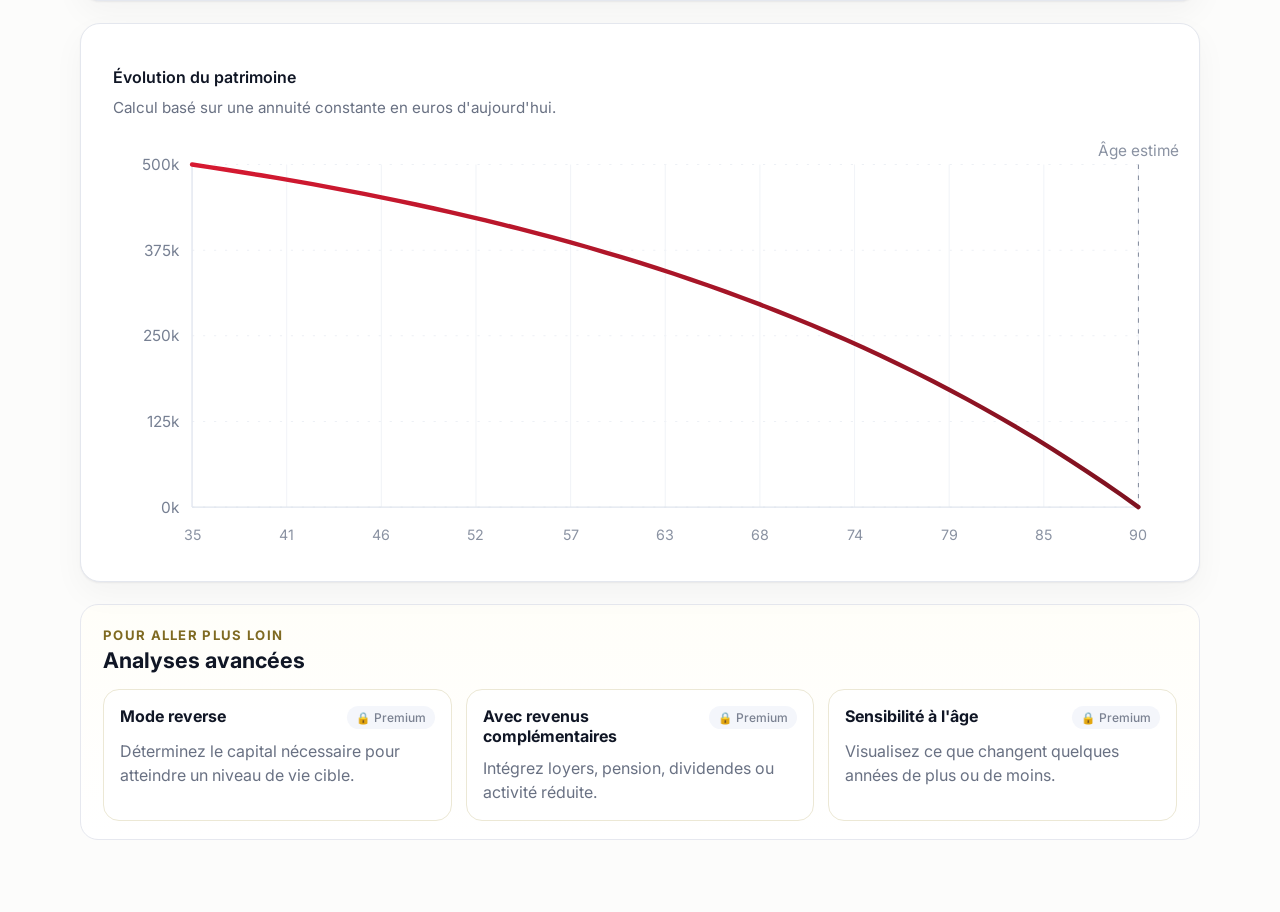
==== commit 6b9322f3: "Met à jour les textes et l'interface" ====
--- a/index.html
+++ b/index.html
@@ -37,11 +37,6 @@
           de votre vie, en tenant compte du rendement et de l'inflation.
         </p>
 
-        <div class="hero-meta">
-          <span class="hero-badge" data-i18n="hero.badges.instant">Accès immédiat</span>
-          <span class="hero-badge" data-i18n="hero.badges.nosignup">Sans inscription</span>
-        </div>
-
         <div class="tabs" role="tablist" aria-label="Modes de calcul">
           <button
             class="tab-button is-active"
@@ -56,23 +51,11 @@
           <button
             class="tab-button"
             type="button"
-            id="tab-scenarios"
-            data-tab="scenarios"
-            role="tab"
-            aria-selected="false"
-          >
-            <span data-i18n="tabs.scenarios">Scénarios</span>
-            <span class="tab-lock-icon" aria-hidden="true">🔒</span>
-          </button>
-          <button
-            class="tab-button"
-            type="button"
             data-tab="reverse"
             role="tab"
             aria-selected="false"
           >
             <span data-i18n="tabs.reverse">Mode reverse</span>
-            <span class="tab-lock-icon" aria-hidden="true">🔒</span>
           </button>
           <button
             class="tab-button"
@@ -82,7 +65,6 @@
             aria-selected="false"
           >
             <span data-i18n="tabs.extraIncome">Avec revenus complémentaires</span>
-            <span class="tab-lock-icon" aria-hidden="true">🔒</span>
           </button>
           <button
             class="tab-button"
@@ -92,7 +74,16 @@
             aria-selected="false"
           >
             <span data-i18n="tabs.ageSensitivity">Sensibilité à l'âge</span>
-            <span class="tab-lock-icon" aria-hidden="true">🔒</span>
+          </button>
+          <button
+            class="tab-button"
+            type="button"
+            id="tab-scenarios"
+            data-tab="scenarios"
+            role="tab"
+            aria-selected="false"
+          >
+            <span data-i18n="tabs.scenarios">Scénarios</span>
           </button>
           <button
             class="tab-button"
@@ -216,7 +207,7 @@
               <label for="inflation-rate" data-i18n="fields.inflation.label"
                 >Inflation annuelle moyenne</label
               >
-              <div class="input-shell">
+              <div class="input-shell input-shell-disabled">
                 <input
                   id="inflation-rate"
                   name="inflationRate"
@@ -226,10 +217,14 @@
                   max="20"
                   step="0.1"
                   value="2"
-                  aria-describedby="inflation-rate-error"
+                  aria-describedby="inflation-help inflation-rate-error"
+                  disabled
                 />
                 <span class="input-suffix">%</span>
               </div>
+              <p class="field-help" id="inflation-help" data-i18n="fields.inflation.help">
+                2 % repr&eacute;sente la moyenne haute observ&eacute;e en France sur les 30 derni&egrave;res ann&eacute;es.
+              </p>
               <p class="error-message" id="inflation-rate-error"></p>
             </div>
           </div>
@@ -353,7 +348,6 @@
       <section class="panel panel-premium hidden" data-panel="scenarios">
         <div class="panel-head">
           <div>
-            <p class="panel-kicker" data-i18n="scenario.kicker">Analyse premium</p>
             <h2 data-i18n="scenario.title">Scénarios</h2>
             <p data-i18n="scenario.subtitle">
               Comparez l'impact d'une inflation plus forte ou d'une espérance de
@@ -367,7 +361,6 @@
       <section class="panel panel-premium hidden" data-panel="reverse">
         <div class="panel-head">
           <div>
-            <p class="panel-kicker" data-i18n="reverse.kicker">Analyse premium</p>
             <h2 data-i18n="reverse.title">Mode reverse</h2>
             <p data-i18n="reverse.subtitle">
               Partez d'un niveau de dépense mensuel cible pour estimer le
@@ -414,7 +407,6 @@
       <section class="panel panel-premium hidden" data-panel="income">
         <div class="panel-head">
           <div>
-            <p class="panel-kicker" data-i18n="income.kicker">Analyse premium</p>
             <h2 data-i18n="income.title">Avec revenus complémentaires</h2>
             <p data-i18n="income.subtitle">
               Ajoutez des revenus externes pour voir votre marge de dépense totale.
@@ -422,12 +414,33 @@
           </div>
         </div>
         <div class="premium-tool-grid">
-          <div class="field">
-            <label for="extra-income" data-i18n="income.input">Revenus complémentaires mensuels</label>
-            <div class="input-shell">
-              <input id="extra-income" type="text" inputmode="numeric" value="500" />
-              <span class="input-suffix">€</span>
-            </div>
+          <div class="premium-input-group">
+            <div class="field">
+              <label for="extra-income" data-i18n="income.input">Revenus compl&eacute;mentaires mensuels (nets d'imp&ocirc;ts)</label>
+              <div class="input-shell">
+                <input id="extra-income" type="text" inputmode="numeric" value="500" />
+                <span class="input-suffix">€</span>
+              </div>
+            </div>
+            <div class="compact-field-grid">
+              <div class="field">
+                <label for="income-start-age" data-i18n="income.startAge">&Acirc;ge d&eacute;but</label>
+                <div class="input-shell">
+                  <input id="income-start-age" type="number" inputmode="numeric" min="18" max="120" step="1" value="35" />
+                  <span class="input-suffix" data-i18n="fields.currentAge.suffix">ans</span>
+                </div>
+              </div>
+              <div class="field">
+                <label for="income-end-age" data-i18n="income.endAge">&Acirc;ge fin</label>
+                <div class="input-shell">
+                  <input id="income-end-age" type="number" inputmode="numeric" min="19" max="120" step="1" value="90" />
+                  <span class="input-suffix" data-i18n="fields.endAge.suffix">ans</span>
+                </div>
+              </div>
+            </div>
+            <p class="field-help" id="income-window-help" data-i18n="income.windowHelp">
+              P&eacute;riode pendant laquelle vous percevez un revenu compl&eacute;mentaire.
+            </p>
           </div>
           <div class="premium-summary-card">
             <p class="premium-summary-label" data-i18n="income.output">Dépense mensuelle totale possible</p>
@@ -459,7 +472,6 @@
       <section class="panel panel-premium hidden" data-panel="sensitivity">
         <div class="panel-head">
           <div>
-            <p class="panel-kicker" data-i18n="sensitivity.kicker">Analyse premium</p>
             <h2 data-i18n="sensitivity.title">Sensibilité à l'âge</h2>
             <p data-i18n="sensitivity.subtitle">
               Visualisez rapidement l'effet d'un horizon de vie plus court ou plus long.
--- a/styles.css
+++ b/styles.css
@@ -624,6 +624,17 @@
   max-width: none;
 }
 
+.premium-input-group {
+  display: grid;
+  gap: 18px;
+}
+
+.compact-field-grid {
+  display: grid;
+  grid-template-columns: repeat(2, minmax(0, 1fr));
+  gap: 16px;
+}
+
 .premium-summary-card {
   display: flex;
   flex-direction: column;
@@ -687,6 +698,11 @@
   font-size: clamp(2rem, 5vw, 3.2rem);
   line-height: 1;
   font-weight: 600;
+}
+
+.result-primary.is-negative,
+.result-secondary.is-negative {
+  color: var(--danger);
 }
 
 .result-unit {
@@ -1042,6 +1058,10 @@
     align-items: start;
   }
 
+  .compact-field-grid {
+    grid-template-columns: 1fr;
+  }
+
   .promo-row {
     flex-direction: column;
   }
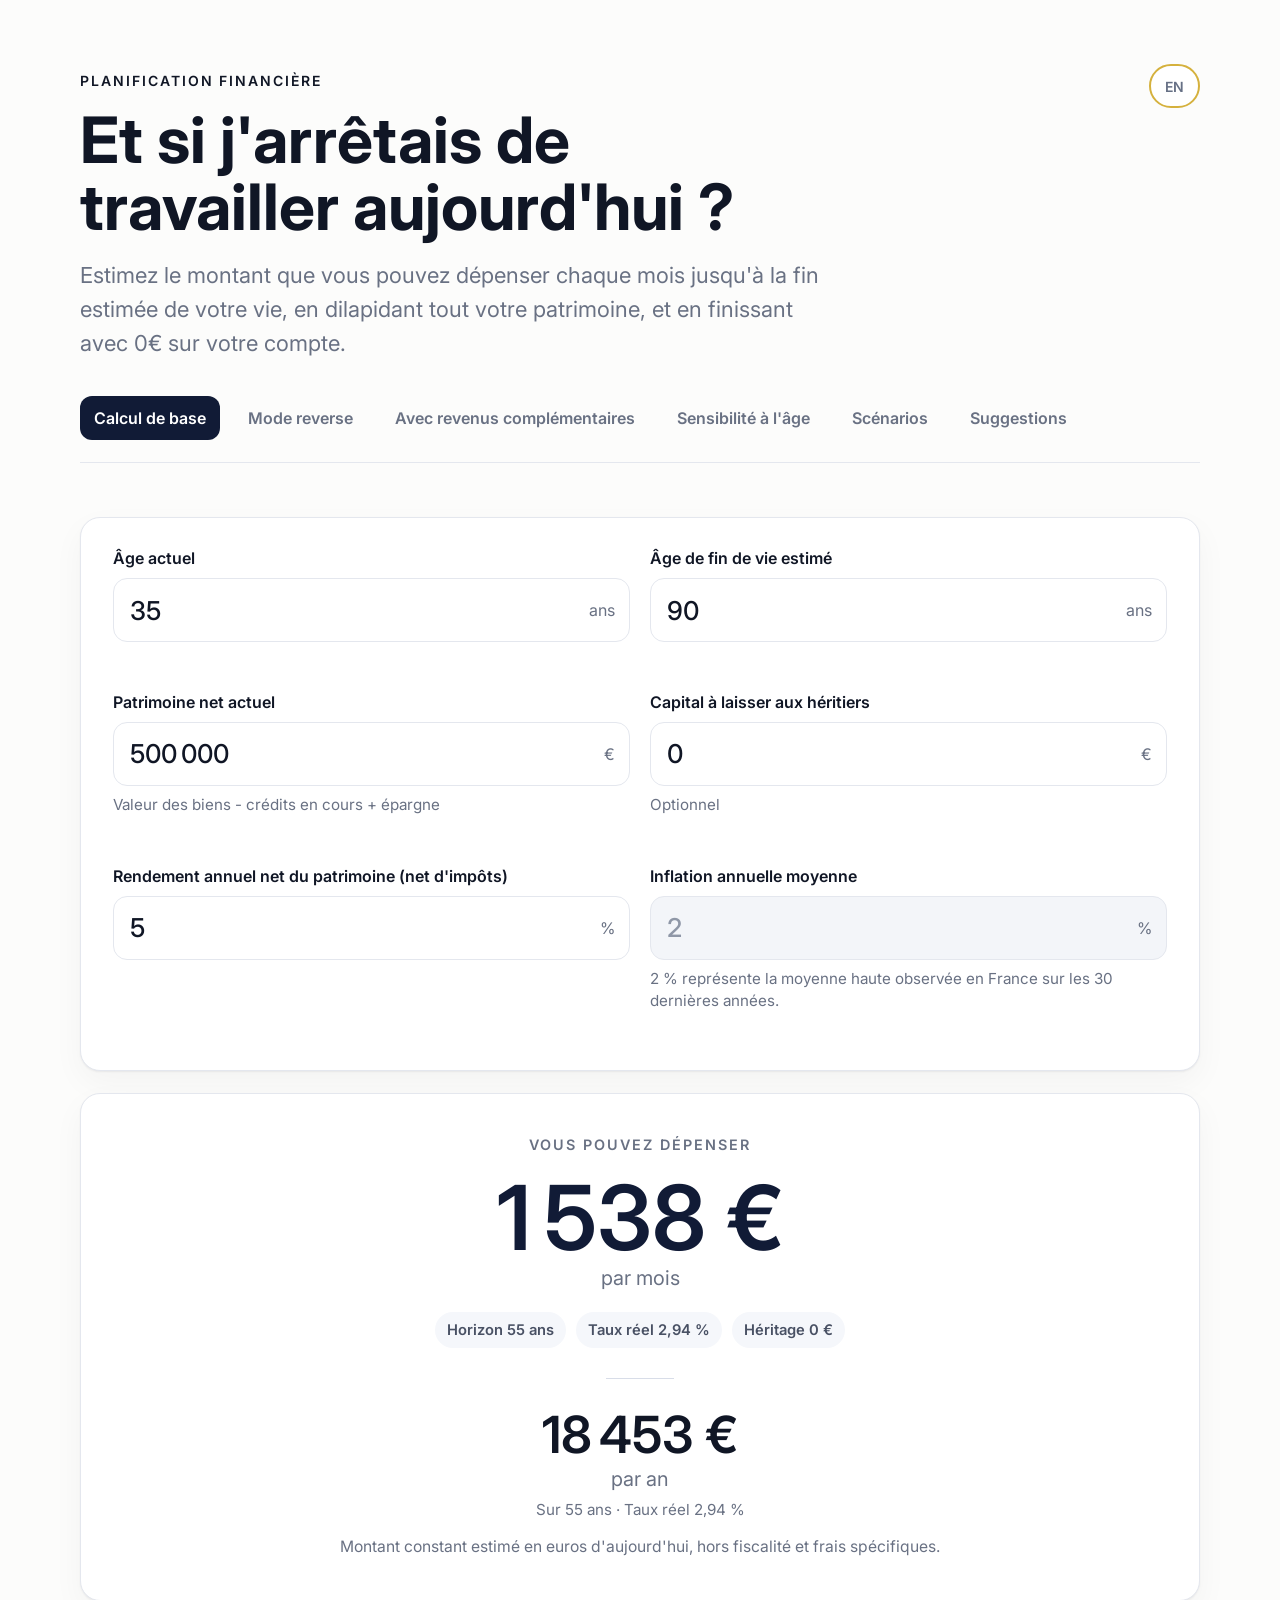
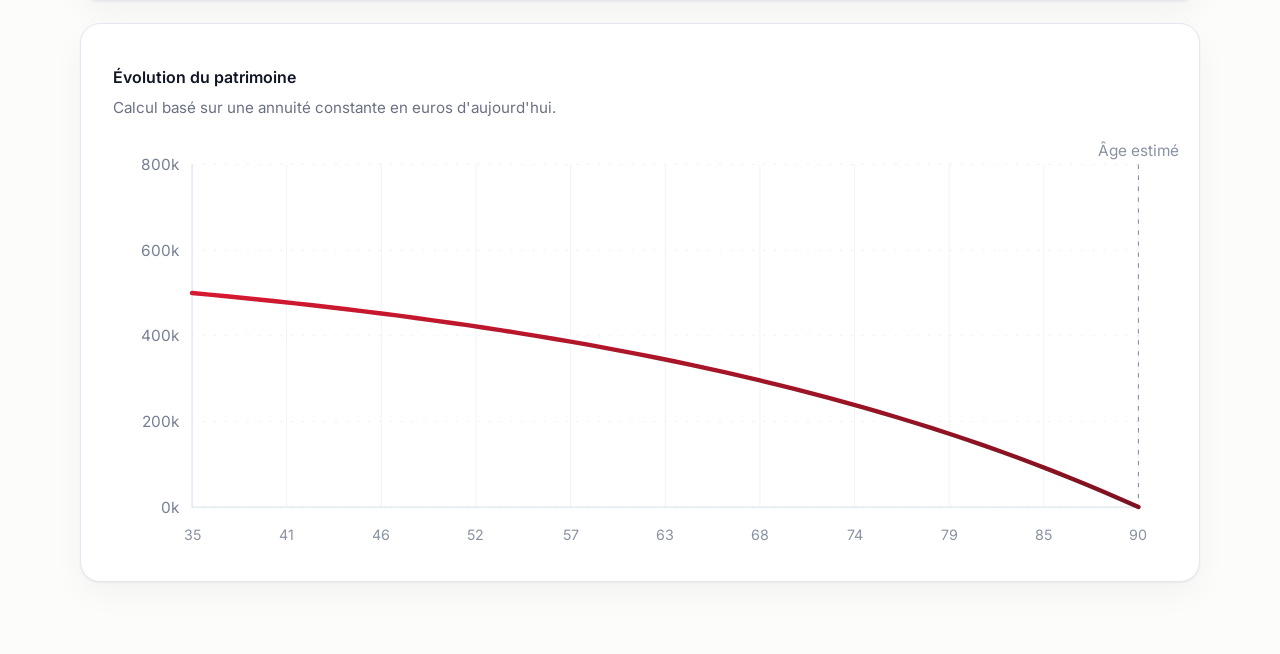
==== commit 5c46649d: "Ajoute Google Analytics" ====
--- a/index.html
+++ b/index.html
@@ -15,6 +15,13 @@
       rel="stylesheet"
     />
     <link rel="stylesheet" href="./styles.css" />
+    <script async src="https://www.googletagmanager.com/gtag/js?id=G-1TF5X7Z446"></script>
+    <script>
+      window.dataLayer = window.dataLayer || [];
+      function gtag(){dataLayer.push(arguments);}
+      gtag('js', new Date());
+      gtag('config', 'G-1TF5X7Z446');
+    </script>
   </head>
   <body>
     <main class="app-shell">
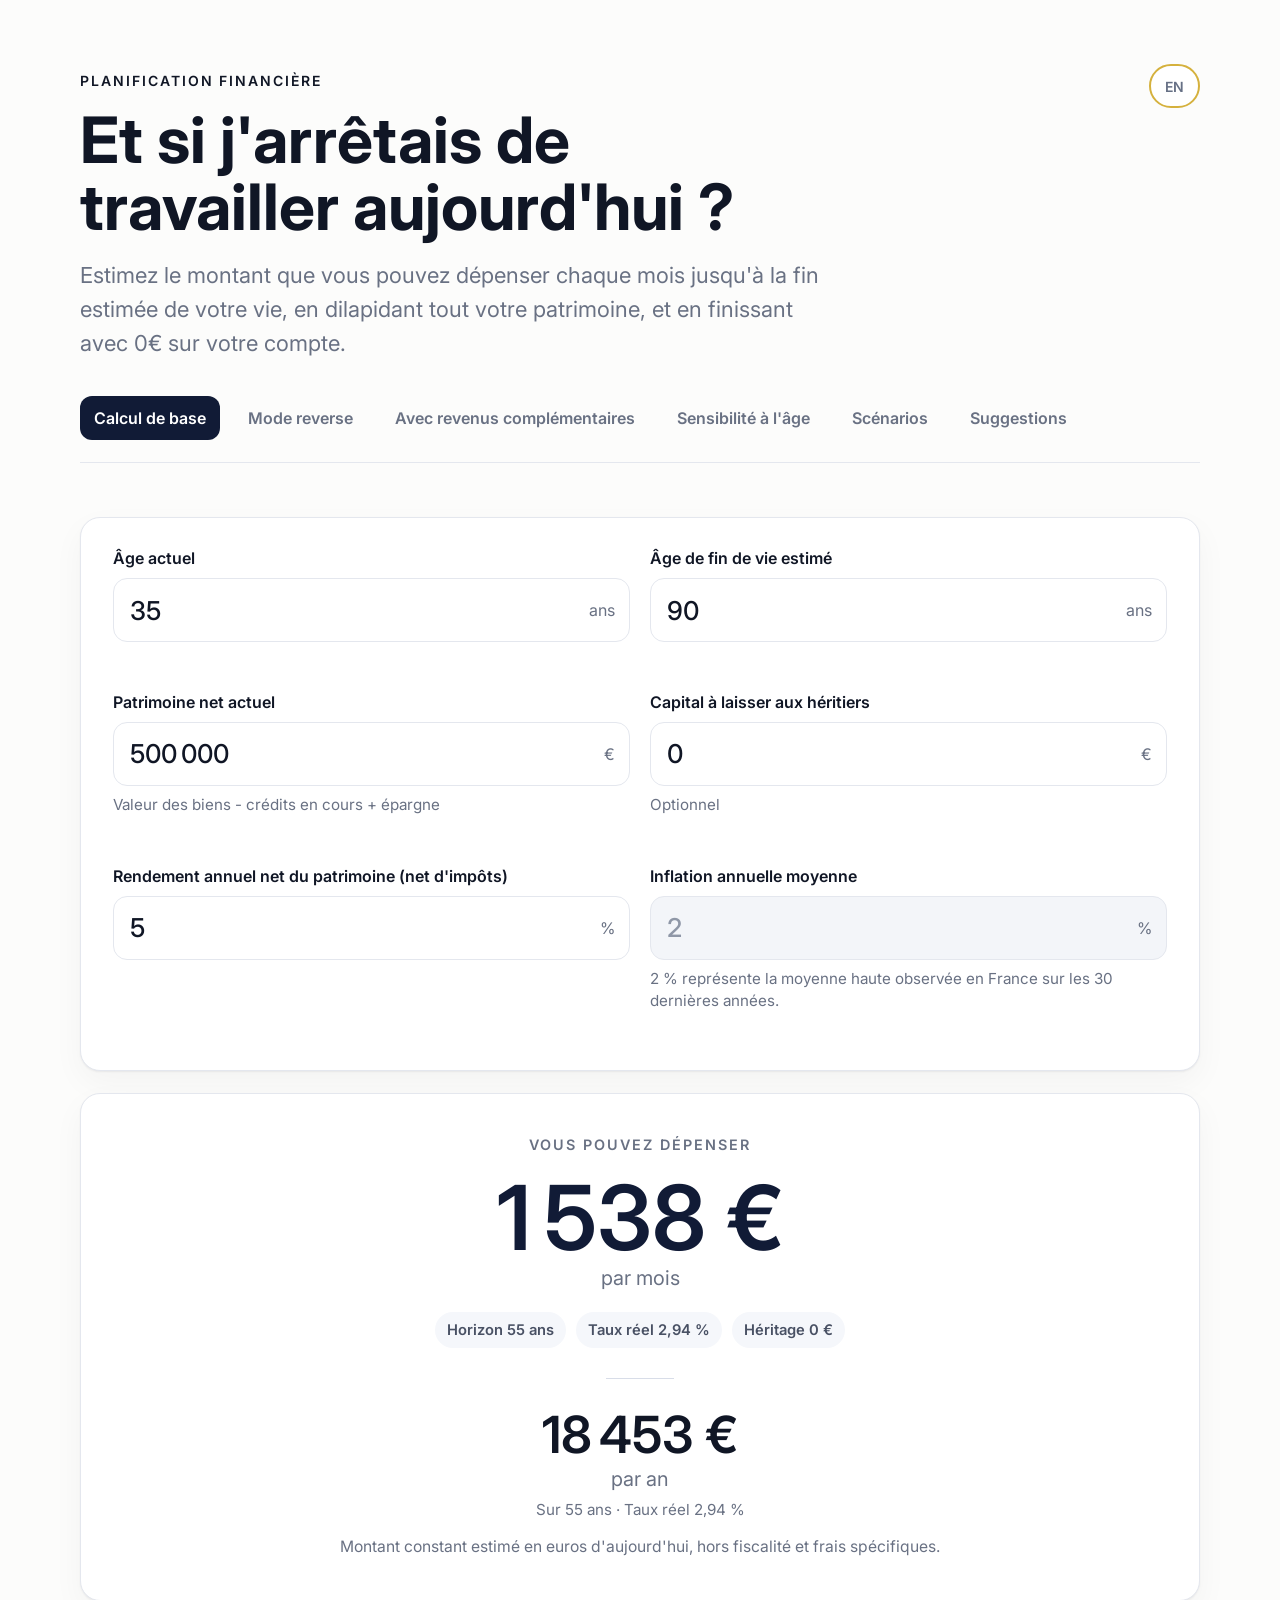
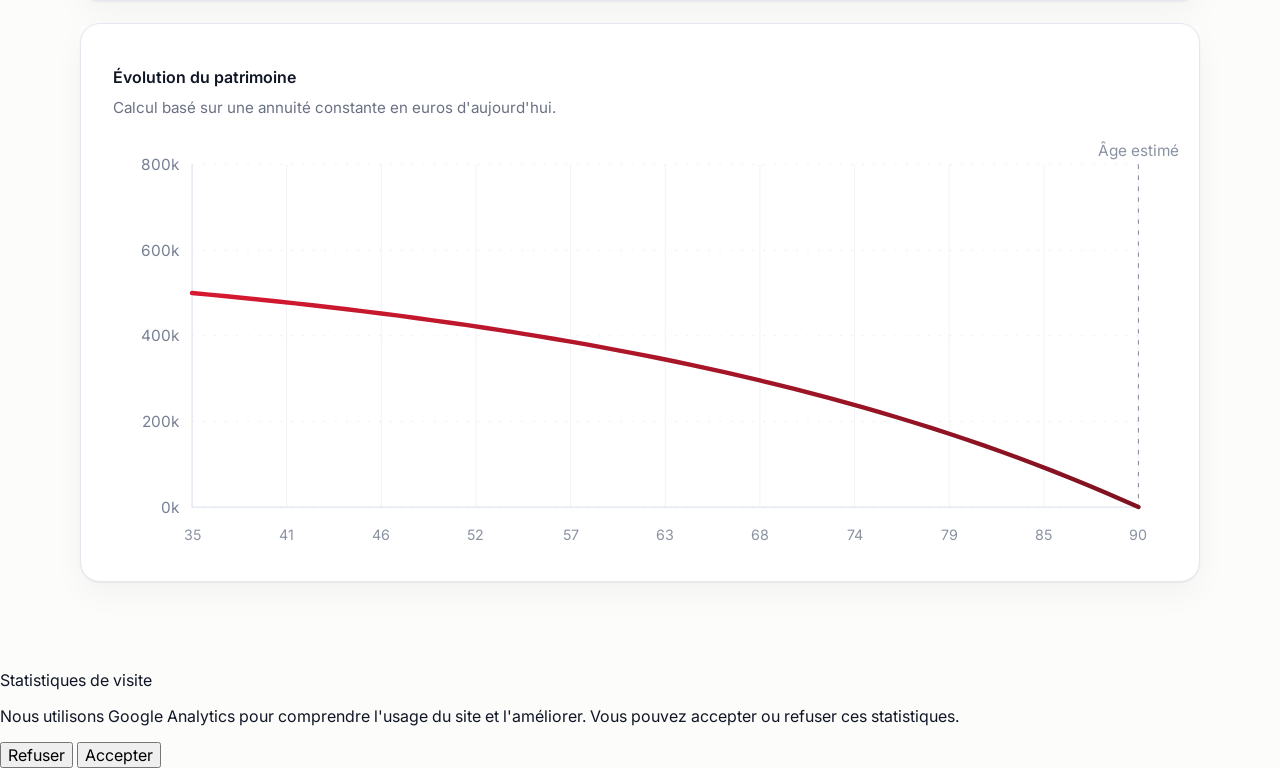
==== commit 2d32346d: "Corrige les accents de la bannière de consentement" ====
--- a/index.html
+++ b/index.html
@@ -15,13 +15,6 @@
       rel="stylesheet"
     />
     <link rel="stylesheet" href="./styles.css" />
-    <script async src="https://www.googletagmanager.com/gtag/js?id=G-1TF5X7Z446"></script>
-    <script>
-      window.dataLayer = window.dataLayer || [];
-      function gtag(){dataLayer.push(arguments);}
-      gtag('js', new Date());
-      gtag('config', 'G-1TF5X7Z446');
-    </script>
   </head>
   <body>
     <main class="app-shell">
@@ -618,6 +611,27 @@
       </section>
     </main>
 
+    <aside class="consent-banner hidden" id="consent-banner" aria-live="polite">
+      <div class="consent-copy">
+        <p class="consent-title" data-i18n="consent.title">Statistiques de visite</p>
+        <p class="consent-text" data-i18n="consent.copy">
+          Nous utilisons Google Analytics pour comprendre l'usage du site et l&apos;am&eacute;liorer. Vous pouvez accepter ou refuser ces statistiques.
+        </p>
+      </div>
+      <div class="consent-actions">
+        <button class="consent-button consent-button-secondary" id="consent-deny" type="button" data-i18n="consent.deny">
+          Refuser
+        </button>
+        <button class="consent-button consent-button-primary" id="consent-accept" type="button" data-i18n="consent.accept">
+          Accepter
+        </button>
+      </div>
+    </aside>
+
+    <button class="consent-manage hidden" id="consent-manage" type="button" data-i18n="consent.manage">
+      G&eacute;rer les cookies
+    </button>
+
     <script src="./site-config.js"></script>
     <script src="./script.js"></script>
   </body>
--- a/styles.css
+++ b/styles.css
@@ -829,6 +829,8 @@
 }
 
 .scenario-card {
+  display: flex;
+  flex-direction: column;
   border: 1px solid var(--line);
   border-radius: 16px;
   background: linear-gradient(180deg, #ffffff 0%, #fafbff 100%);
@@ -931,10 +933,26 @@
 }
 
 .scenario-value {
-  margin: 16px 0 4px;
+  margin: 0;
   color: var(--accent);
   font-size: 2rem;
   font-weight: 600;
+}
+
+.scenario-result-row {
+  display: flex;
+  align-items: baseline;
+  gap: 10px;
+  margin-top: auto;
+  padding-top: 16px;
+}
+
+.scenario-unit {
+  margin: 0;
+  color: var(--muted);
+  font-size: 0.95rem;
+  font-weight: 600;
+  white-space: nowrap;
 }
 
 .scenario-delta {
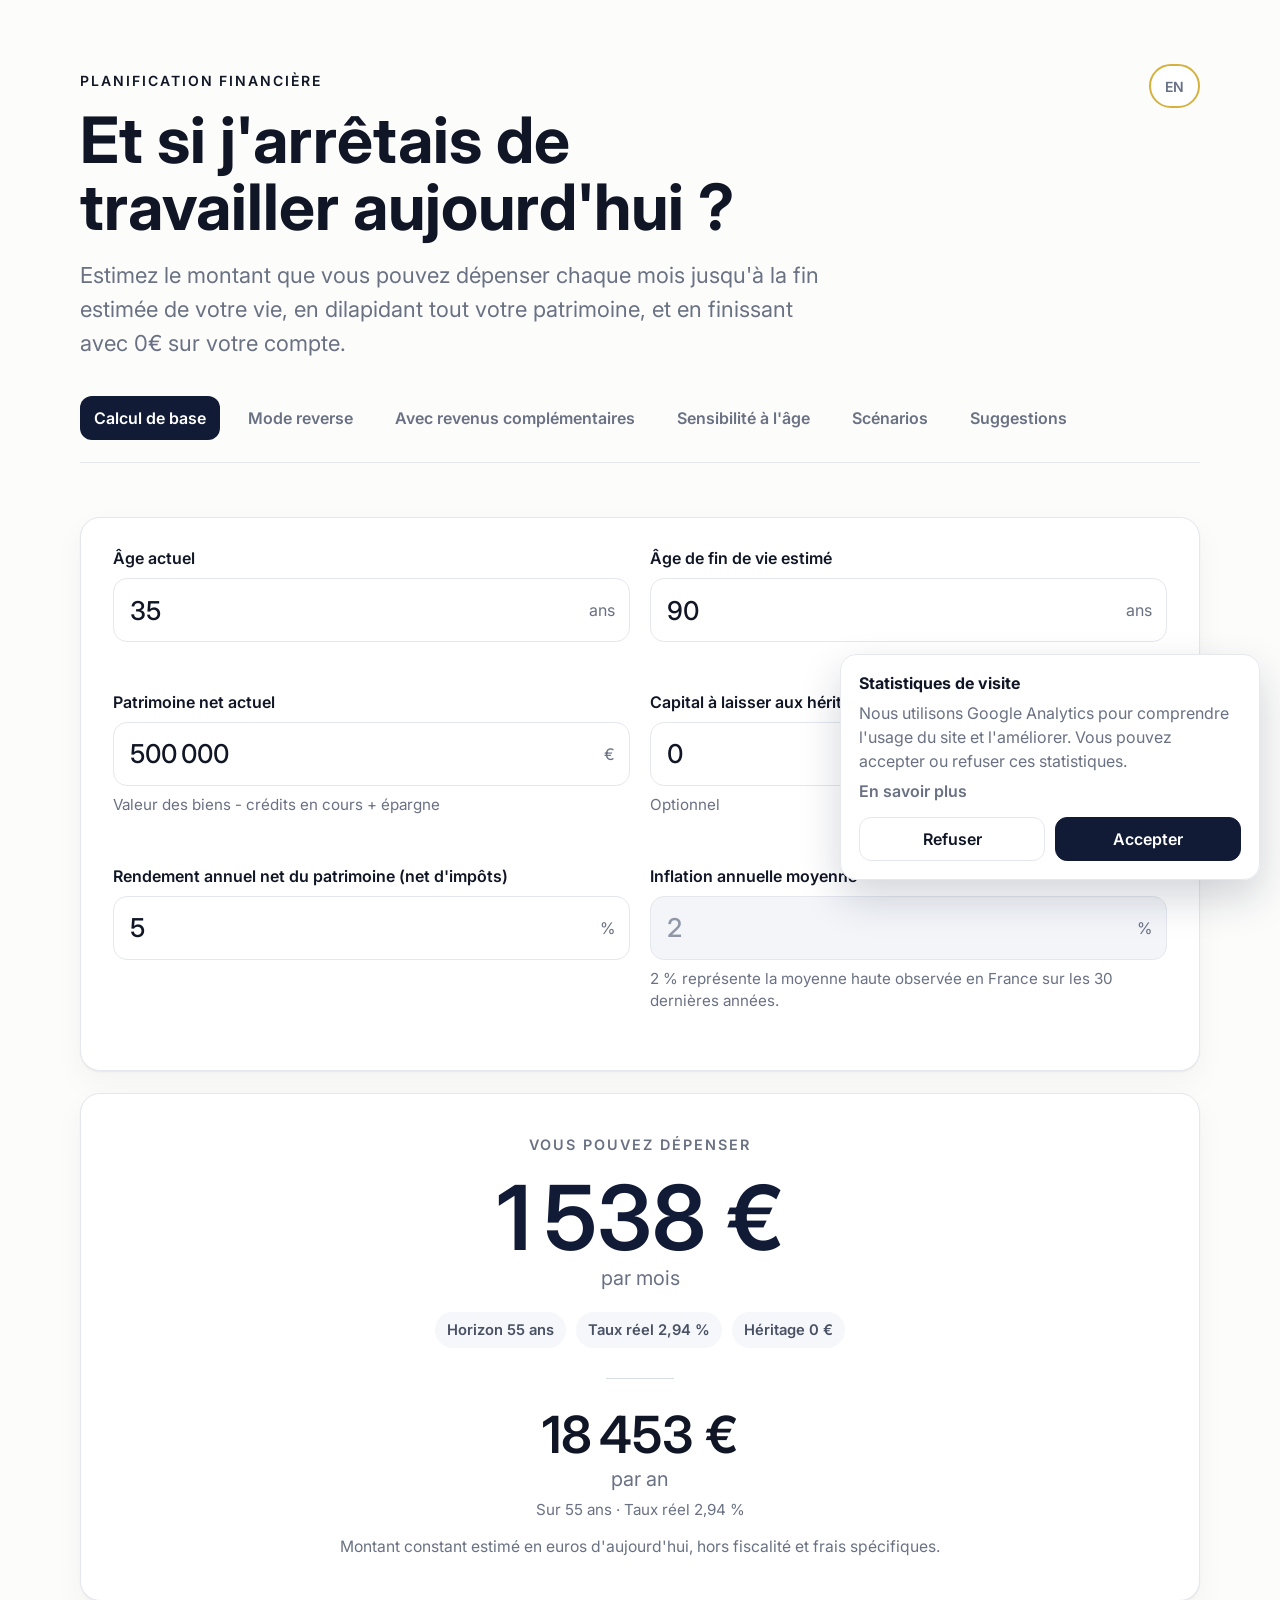
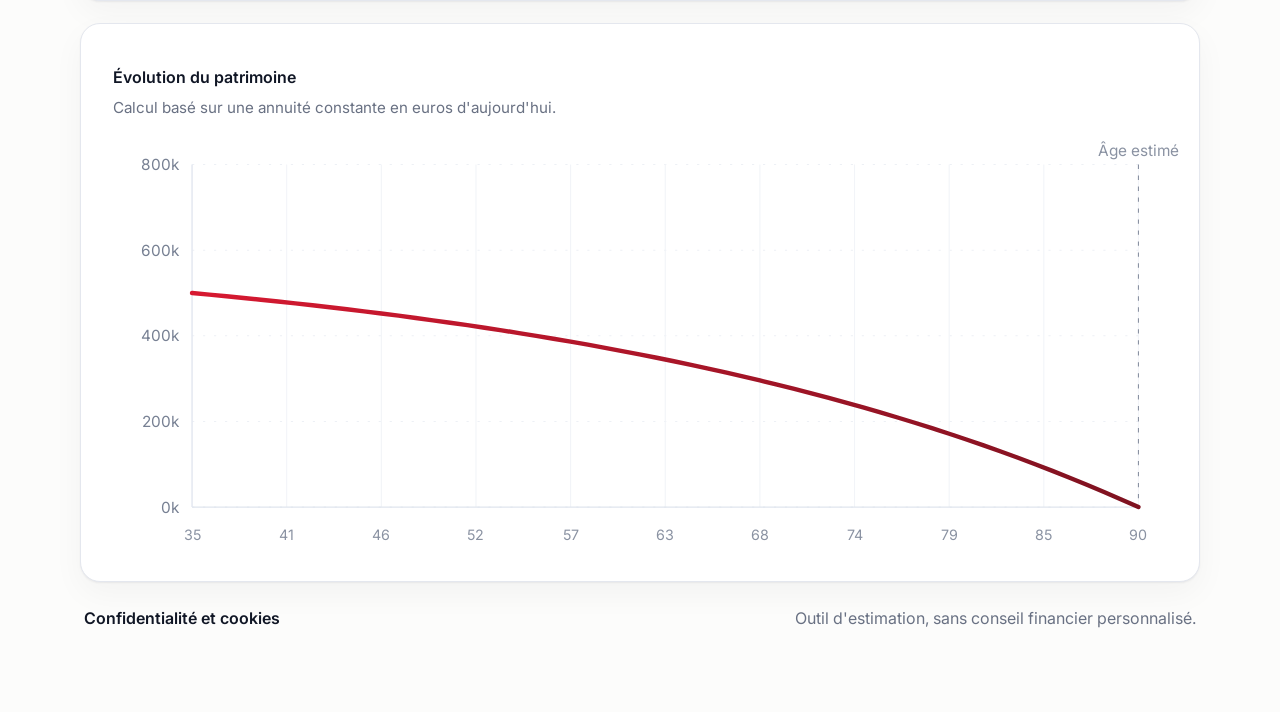
==== commit 7b8f2f40: "Ajoute une page confidentialité et cookies" ====
--- a/index.html
+++ b/index.html
@@ -609,6 +609,15 @@
           </article>
         </div>
       </section>
+
+      <footer class="site-footer">
+        <a class="footer-link" href="./privacy.html" data-i18n="footer.privacy">
+          Confidentialité et cookies
+        </a>
+        <p class="footer-note" data-i18n="footer.note">
+          Outil d'estimation, sans conseil financier personnalisé.
+        </p>
+      </footer>
     </main>
 
     <aside class="consent-banner hidden" id="consent-banner" aria-live="polite">
@@ -617,6 +626,9 @@
         <p class="consent-text" data-i18n="consent.copy">
           Nous utilisons Google Analytics pour comprendre l'usage du site et l&apos;am&eacute;liorer. Vous pouvez accepter ou refuser ces statistiques.
         </p>
+        <a class="consent-link" href="./privacy.html" data-i18n="consent.learnMore">
+          En savoir plus
+        </a>
       </div>
       <div class="consent-actions">
         <button class="consent-button consent-button-secondary" id="consent-deny" type="button" data-i18n="consent.deny">
--- a/styles.css
+++ b/styles.css
@@ -177,7 +177,7 @@
 
 .tab-button.is-unlocked .premium-lock-badge,
 .hidden {
-  display: none;
+  display: none !important;
 }
 
 .tab-lock-icon {
@@ -1018,6 +1018,180 @@
   gap: 16px;
 }
 
+.site-footer {
+  display: flex;
+  flex-wrap: wrap;
+  justify-content: space-between;
+  gap: 14px;
+  padding: 26px 4px 12px;
+  color: var(--muted);
+}
+
+.footer-link,
+.consent-link,
+.legal-back {
+  color: var(--text);
+  text-decoration: none;
+  font-weight: 600;
+}
+
+.footer-link:hover,
+.consent-link:hover,
+.legal-back:hover {
+  text-decoration: underline;
+}
+
+.footer-note {
+  margin: 0;
+  color: var(--muted);
+}
+
+.consent-banner {
+  position: fixed;
+  right: 20px;
+  bottom: 20px;
+  z-index: 40;
+  display: grid;
+  gap: 16px;
+  width: calc(100vw - 40px);
+  max-width: 420px;
+  padding: 18px;
+  border: 1px solid #e6e8ef;
+  border-radius: 16px;
+  background: rgba(255, 255, 255, 0.98);
+  box-shadow: 0 18px 42px rgba(17, 27, 54, 0.18);
+  backdrop-filter: blur(10px);
+}
+
+.consent-copy {
+  display: grid;
+  gap: 8px;
+}
+
+.consent-title {
+  margin: 0;
+  color: var(--text);
+  font-size: 1rem;
+  font-weight: 700;
+}
+
+.consent-text {
+  margin: 0;
+  color: var(--muted);
+  line-height: 1.5;
+}
+
+.consent-link {
+  width: fit-content;
+  color: var(--muted);
+}
+
+.consent-actions {
+  display: grid;
+  grid-template-columns: repeat(2, minmax(0, 1fr));
+  gap: 10px;
+}
+
+.consent-button,
+.consent-manage {
+  display: inline-flex;
+  align-items: center;
+  justify-content: center;
+  min-height: 44px;
+  padding: 0 14px;
+  border-radius: 12px;
+  font: inherit;
+  font-weight: 600;
+  cursor: pointer;
+  transition: transform 160ms ease, box-shadow 160ms ease, opacity 160ms ease;
+}
+
+.consent-button:hover,
+.consent-manage:hover {
+  transform: translateY(-1px);
+}
+
+.consent-button-secondary {
+  border: 1px solid var(--line);
+  background: #fff;
+  color: var(--text);
+}
+
+.consent-button-primary {
+  border: 1px solid var(--accent);
+  background: var(--accent);
+  color: #fff;
+}
+
+.consent-manage {
+  position: fixed;
+  right: 20px;
+  bottom: 20px;
+  z-index: 35;
+  width: auto;
+  max-width: 420px;
+  border: 1px solid #e6e8ef;
+  background: rgba(255, 255, 255, 0.96);
+  color: var(--text);
+  box-shadow: 0 12px 28px rgba(17, 27, 54, 0.14);
+}
+
+.legal-shell {
+  width: min(820px, calc(100vw - 32px));
+  margin: 0 auto;
+  padding: 40px 0 72px;
+}
+
+.legal-header {
+  display: grid;
+  gap: 18px;
+  margin-bottom: 28px;
+}
+
+.legal-title {
+  margin: 0;
+  font-size: clamp(2.2rem, 5vw, 3.6rem);
+  line-height: 1.06;
+}
+
+.legal-intro {
+  margin: 0;
+  color: var(--muted);
+  font-size: 1.08rem;
+  line-height: 1.6;
+}
+
+.legal-card {
+  margin-bottom: 18px;
+  padding: 24px;
+  border: 1px solid var(--line);
+  border-radius: 18px;
+  background: var(--surface);
+  box-shadow: var(--shadow);
+}
+
+.legal-card h2 {
+  margin: 0 0 12px;
+  font-size: 1.1rem;
+}
+
+.legal-card p {
+  margin: 0 0 12px;
+  color: var(--muted);
+  line-height: 1.65;
+}
+
+.legal-card p:last-child {
+  margin-bottom: 0;
+}
+
+.legal-list {
+  margin: 0 0 12px 20px;
+  padding: 0;
+  color: var(--muted);
+  line-height: 1.65;
+}
+
 .page-fade {
   animation: page-fade 220ms ease;
 }
@@ -1076,8 +1250,49 @@
     align-items: start;
   }
 
+  .site-footer {
+    flex-direction: column;
+    align-items: start;
+  }
+
+  .consent-banner {
+    left: 50%;
+    right: auto;
+    bottom: 12px;
+    width: calc(100vw - 24px);
+    max-width: 520px;
+    transform: translateX(-50%);
+  }
+
+  .consent-button,
+  .consent-manage {
+    width: 100%;
+  }
+
+  .consent-manage {
+    left: 50%;
+    right: auto;
+    bottom: 12px;
+    width: calc(100vw - 24px);
+    max-width: 520px;
+    transform: translateX(-50%);
+  }
+
+  .consent-manage:hover {
+    transform: translateX(-50%) translateY(-1px);
+  }
+
   .compact-field-grid {
     grid-template-columns: 1fr;
+  }
+
+  .legal-shell {
+    width: min(100vw - 20px, 820px);
+    padding-top: 28px;
+  }
+
+  .legal-card {
+    padding: 20px 18px;
   }
 
   .promo-row {
